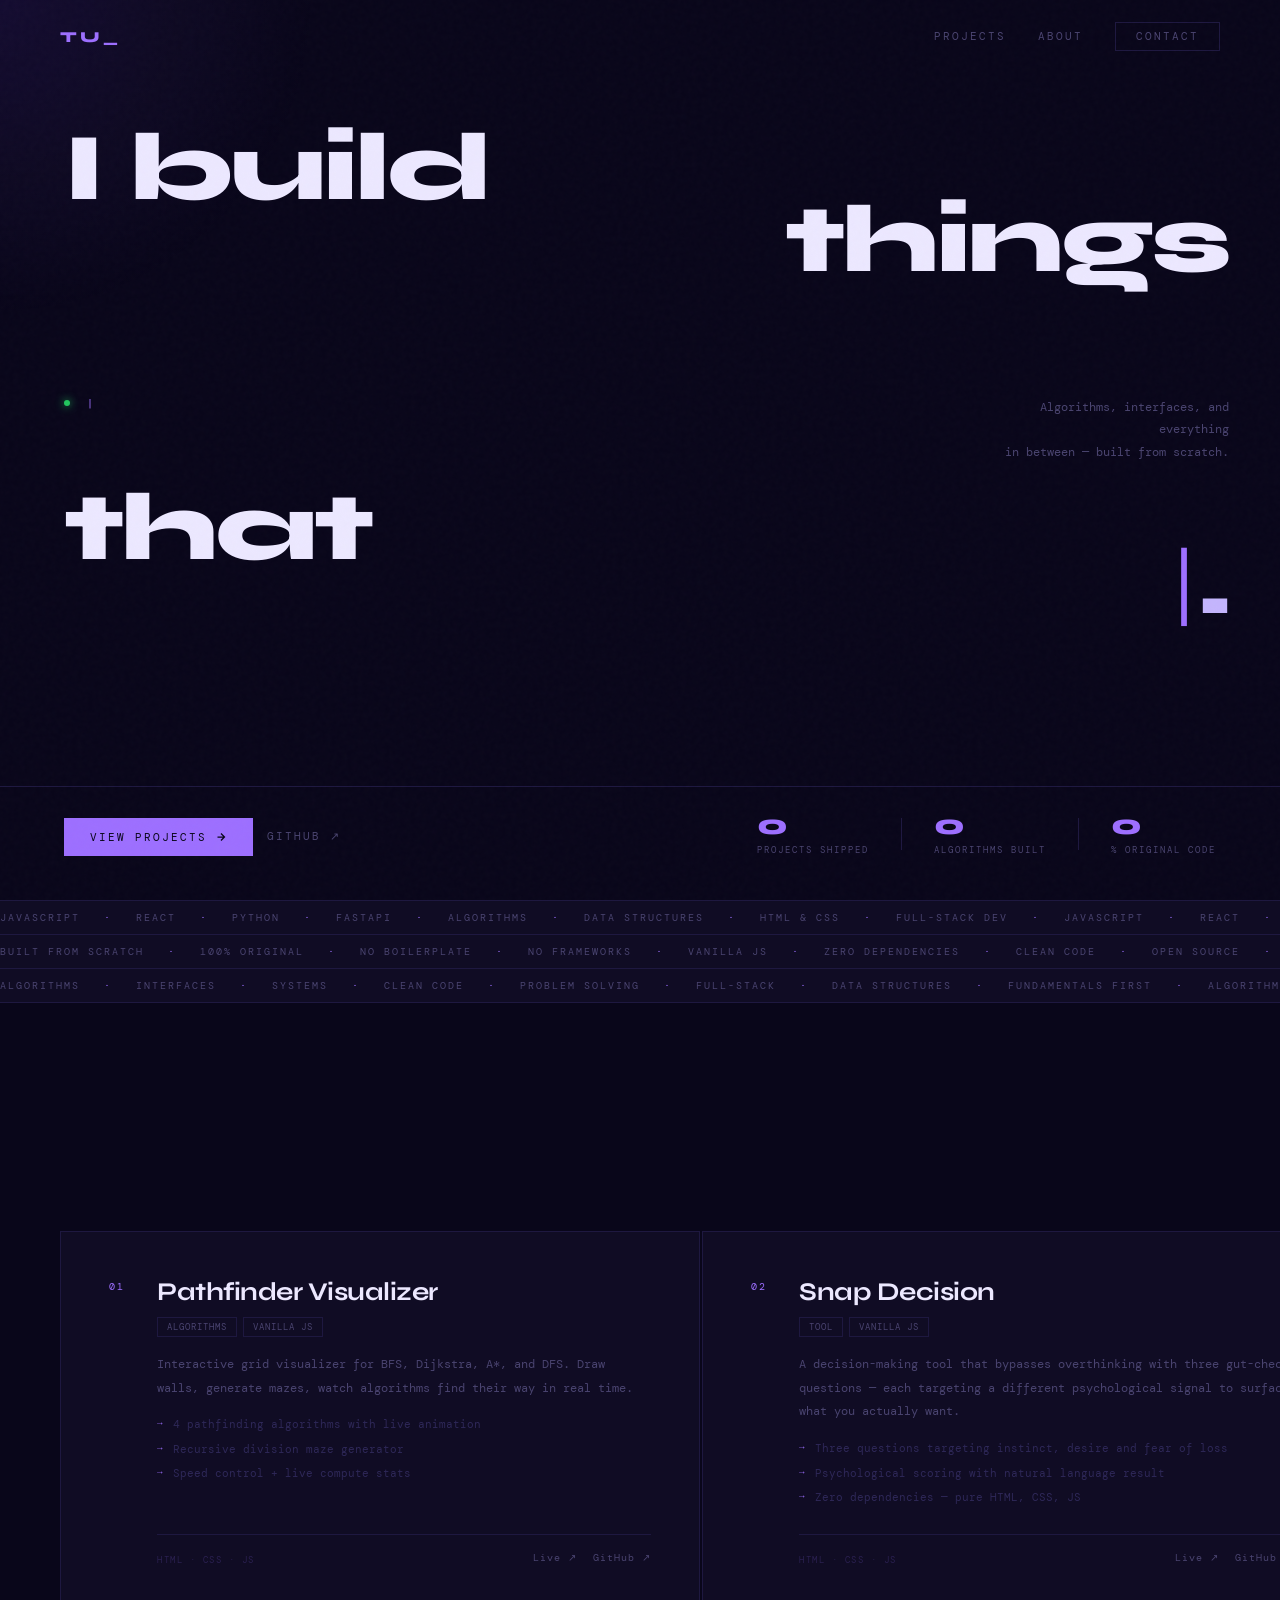
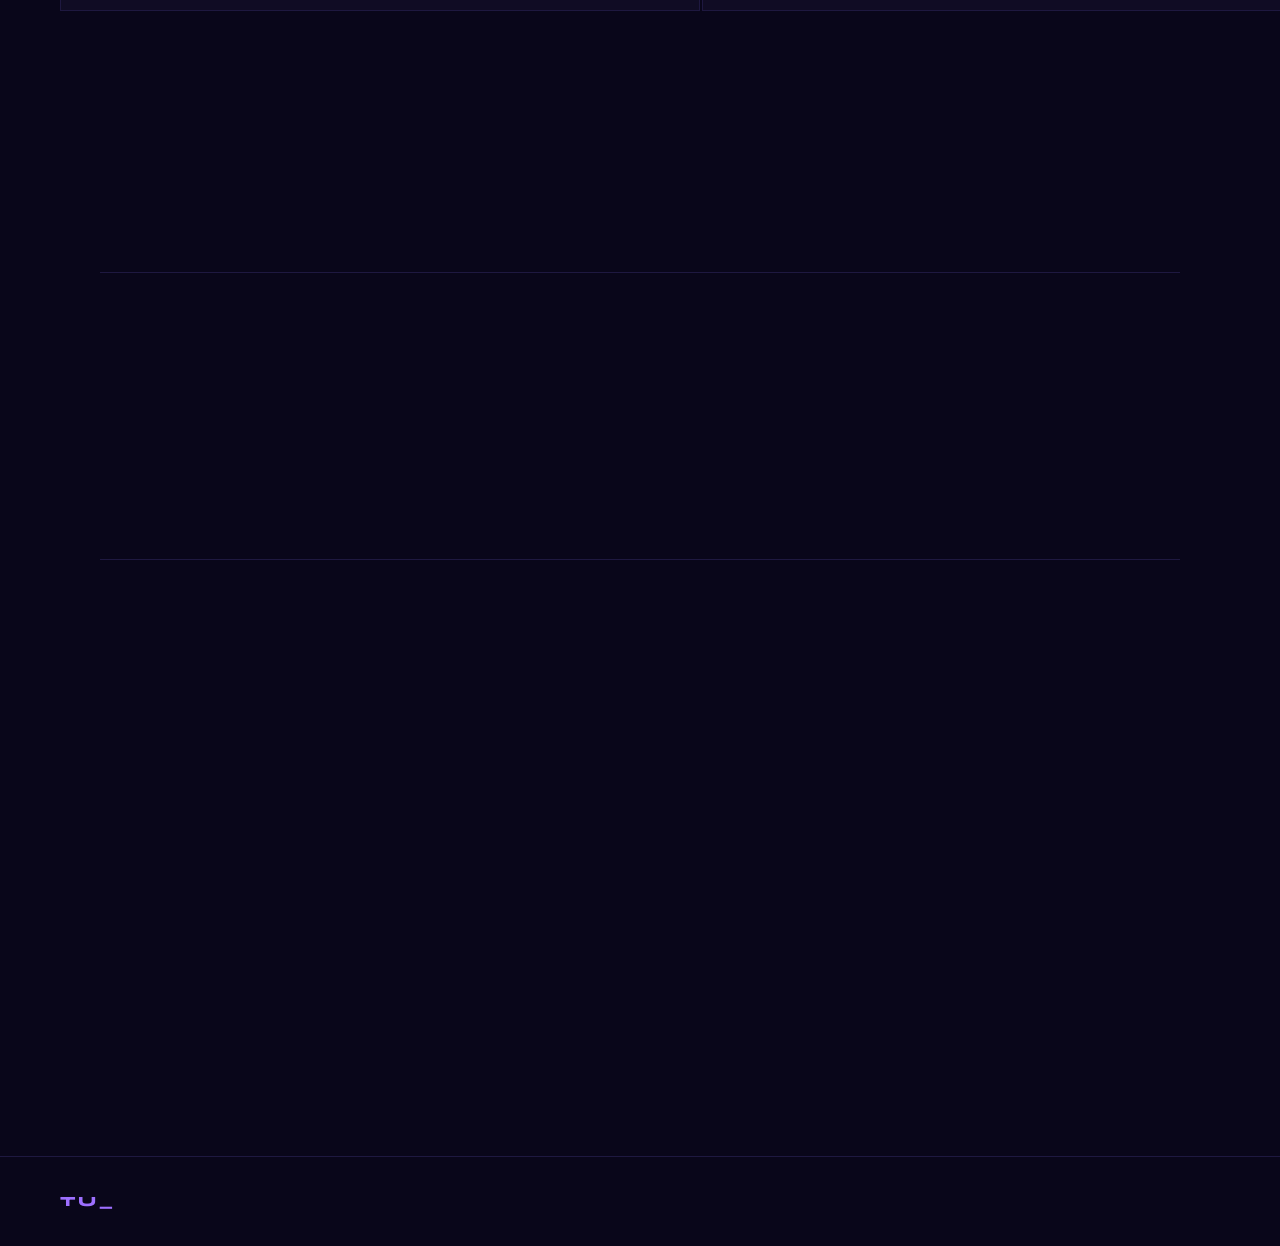
==== index.html @ dcddd002 "background overhaul" ====
<!DOCTYPE html>
<html lang="en">
<head>
  <meta charset="UTF-8" />
  <meta name="viewport" content="width=device-width, initial-scale=1.0" />
  <title>TheUnknown</title>
  <link rel="preconnect" href="https://fonts.googleapis.com" />
  <link rel="preconnect" href="https://fonts.gstatic.com" crossorigin />
  <link href="https://fonts.googleapis.com/css2?family=Syne:wght@700;800&family=DM+Mono:wght@300;400;500&display=swap" rel="stylesheet" />
  <link rel="stylesheet" href="style.css" />
</head>
<body>

  <div class="noise"></div>
  <div class="spotlight" id="spotlight"></div>
  <canvas id="topo-canvas"></canvas>
  <canvas id="particle-canvas"></canvas>

  <!-- ── Nav ── -->
  <nav id="nav">
    <span class="logo">TU<span class="logo-blink">_</span></span>
    <div class="nav-links">
      <a href="#projects">Projects</a>
      <a href="#about">About</a>
      <a href="#contact" class="nav-cta">Contact</a>
    </div>
  </nav>

  <!-- ── Hero — fragmented ── -->
  <section id="hero">

    <!-- Fragment 1: top-left -->
    <span class="frag frag-1">I build</span>

    <!-- Fragment 2: top-right -->
    <span class="frag frag-2">things</span>

    <!-- Eyebrow: mid-left -->
    <p class="hero-eyebrow">
      <span class="dot-live"></span>
      <span id="typewriter"></span><span class="t-cursor">|</span>
    </p>

    <!-- Bio: mid-right -->
    <p class="hero-bio">
      Algorithms, interfaces, and everything<br />in between — built from scratch.
    </p>

    <!-- Fragment 3: lower-left -->
    <span class="frag frag-3">that</span>

    <!-- Fragment 4: lower-right — cycling word lives here -->
    <div class="frag frag-4">
      <span id="cycleWord"></span><span class="h-period">.</span>
    </div>

    <!-- Bottom bar: CTAs + stats -->
    <div class="hero-bottom">
      <div class="hero-actions">
        <a href="#projects" class="btn-primary">
          View Projects
          <svg width="12" height="12" viewBox="0 0 24 24" fill="none" stroke="currentColor" stroke-width="2.5"><path d="M5 12h14M12 5l7 7-7 7"/></svg>
        </a>
        <a href="https://github.com/TheUnknown-98" target="_blank" class="btn-ghost">GitHub ↗</a>
      </div>
      <div class="hero-stats">
        <div class="hstat">
          <span class="hstat-n" data-target="2">0</span>
          <span class="hstat-l">Projects shipped</span>
        </div>
        <div class="hstat-sep"></div>
        <div class="hstat">
          <span class="hstat-n" data-target="4">0</span>
          <span class="hstat-l">Algorithms built</span>
        </div>
        <div class="hstat-sep"></div>
        <div class="hstat">
          <span class="hstat-n" data-target="100">0</span>
          <span class="hstat-l">% Original code</span>
        </div>
      </div>
    </div>

  </section>

  <!-- ── Marquee — 3 rows ── -->
  <div class="marquee-wrap">

    <div class="marquee">
      <div class="marquee-track">
        <span>JavaScript</span><span class="msep">·</span>
        <span>React</span><span class="msep">·</span>
        <span>Python</span><span class="msep">·</span>
        <span>FastAPI</span><span class="msep">·</span>
        <span>Algorithms</span><span class="msep">·</span>
        <span>Data Structures</span><span class="msep">·</span>
        <span>HTML &amp; CSS</span><span class="msep">·</span>
        <span>Full-Stack Dev</span><span class="msep">·</span>
        <span>JavaScript</span><span class="msep">·</span>
        <span>React</span><span class="msep">·</span>
        <span>Python</span><span class="msep">·</span>
        <span>FastAPI</span><span class="msep">·</span>
        <span>Algorithms</span><span class="msep">·</span>
        <span>Data Structures</span><span class="msep">·</span>
        <span>HTML &amp; CSS</span><span class="msep">·</span>
        <span>Full-Stack Dev</span><span class="msep">·</span>
      </div>
    </div>

    <div class="marquee marquee--rev">
      <div class="marquee-track marquee-track--rev">
        <span>Built from scratch</span><span class="msep">·</span>
        <span>100% original</span><span class="msep">·</span>
        <span>No boilerplate</span><span class="msep">·</span>
        <span>No frameworks</span><span class="msep">·</span>
        <span>Vanilla JS</span><span class="msep">·</span>
        <span>Zero dependencies</span><span class="msep">·</span>
        <span>Clean code</span><span class="msep">·</span>
        <span>Open source</span><span class="msep">·</span>
        <span>Built from scratch</span><span class="msep">·</span>
        <span>100% original</span><span class="msep">·</span>
        <span>No boilerplate</span><span class="msep">·</span>
        <span>No frameworks</span><span class="msep">·</span>
        <span>Vanilla JS</span><span class="msep">·</span>
        <span>Zero dependencies</span><span class="msep">·</span>
        <span>Clean code</span><span class="msep">·</span>
        <span>Open source</span><span class="msep">·</span>
      </div>
    </div>

    <div class="marquee marquee--slow">
      <div class="marquee-track">
        <span>algorithms</span><span class="msep">·</span>
        <span>interfaces</span><span class="msep">·</span>
        <span>systems</span><span class="msep">·</span>
        <span>clean code</span><span class="msep">·</span>
        <span>problem solving</span><span class="msep">·</span>
        <span>full-stack</span><span class="msep">·</span>
        <span>data structures</span><span class="msep">·</span>
        <span>fundamentals first</span><span class="msep">·</span>
        <span>algorithms</span><span class="msep">·</span>
        <span>interfaces</span><span class="msep">·</span>
        <span>systems</span><span class="msep">·</span>
        <span>clean code</span><span class="msep">·</span>
        <span>problem solving</span><span class="msep">·</span>
        <span>full-stack</span><span class="msep">·</span>
        <span>data structures</span><span class="msep">·</span>
        <span>fundamentals first</span><span class="msep">·</span>
      </div>
    </div>

  </div>

  <!-- ── Projects — drag to browse ── -->
  <section id="projects">
    <div class="sec-head reveal">
      <span class="sec-label">/ Projects</span>
      <div class="sec-head-row">
        <h2 class="sec-title">Things I've built</h2>
        <span class="drag-hint">← drag to browse →</span>
      </div>
    </div>

    <div class="drag-outer">
      <div class="drag-track" id="dragTrack">

        <article class="proj-card-h" data-idx="0">
          <div class="card-glow"></div>
          <div class="card-h-num">01</div>
          <div class="card-h-body">
            <div class="card-h-top">
              <h3 class="card-h-name">Pathfinder Visualizer</h3>
              <div class="card-h-tags">
                <span>Algorithms</span>
                <span>Vanilla JS</span>
              </div>
            </div>
            <p class="card-h-desc">Interactive grid visualizer for BFS, Dijkstra, A*, and DFS. Draw walls, generate mazes, watch algorithms find their way in real time.</p>
            <ul class="card-h-feats">
              <li>4 pathfinding algorithms with live animation</li>
              <li>Recursive division maze generator</li>
              <li>Speed control + live compute stats</li>
            </ul>
            <div class="card-h-foot">
              <span class="card-stack">HTML · CSS · JS</span>
              <div class="card-links">
                <a href="https://theunknown-98.github.io/pathfinder-visualizer" target="_blank">Live ↗</a>
                <a href="https://github.com/TheUnknown-98/pathfinder-visualizer" target="_blank">GitHub ↗</a>
              </div>
            </div>
          </div>
        </article>

        <article class="proj-card-h" data-idx="1">
          <div class="card-glow"></div>
          <div class="card-h-num">02</div>
          <div class="card-h-body">
            <div class="card-h-top">
              <h3 class="card-h-name">Snap Decision</h3>
              <div class="card-h-tags">
                <span>Tool</span>
                <span>Vanilla JS</span>
              </div>
            </div>
            <p class="card-h-desc">A decision-making tool that bypasses overthinking with three gut-check questions — each targeting a different psychological signal to surface what you actually want.</p>
            <ul class="card-h-feats">
              <li>Three questions targeting instinct, desire and fear of loss</li>
              <li>Psychological scoring with natural language result</li>
              <li>Zero dependencies — pure HTML, CSS, JS</li>
            </ul>
            <div class="card-h-foot">
              <span class="card-stack">HTML · CSS · JS</span>
              <div class="card-links">
                <a href="https://theunknown-98.github.io/snap-decision" target="_blank">Live ↗</a>
                <a href="https://github.com/TheUnknown-98/snap-decision" target="_blank">GitHub ↗</a>
              </div>
            </div>
          </div>
        </article>

        <!-- More coming -->
        <article class="proj-card-h proj-card-h--soon">
          <div class="card-h-num">03</div>
          <div class="card-h-body card-h-body--soon">
            <p class="soon-label">building...</p>
            <p class="soon-hint">next project in progress</p>
          </div>
        </article>

      </div>
    </div>
  </section>

  <!-- ── About ── -->
  <section id="about">
    <div class="sec-head reveal">
      <span class="sec-label">/ About</span>
    </div>
    <div class="about-layout">
      <div class="skills-col skills-col--left reveal">
        <span class="skill-pill">JavaScript</span>
        <span class="skill-pill">Python</span>
        <span class="skill-pill">React</span>
        <span class="skill-pill">FastAPI</span>
      </div>
      <div class="about-statement-col reveal">
        <p class="about-statement">I'm a developer who enjoys building things that actually <em>work well</em> — not just look good. My focus is on understanding the fundamentals: data structures, algorithms, and clean code before reaching for frameworks.</p>
        <p class="about-sub">Every project here is built from scratch, documented, and shipped. No tutorials copied, no boilerplate.</p>
      </div>
      <div class="skills-col skills-col--right reveal">
        <span class="skill-pill">Algorithms</span>
        <span class="skill-pill">HTML / CSS</span>
        <span class="skill-pill">Data Structures</span>
        <span class="skill-pill">Full-Stack</span>
      </div>
    </div>
  </section>

  <!-- ── Contact ── -->
  <section id="contact">
    <div class="contact-wrap reveal">
      <div class="contact-left">
        <span class="sec-label">/ Contact</span>
        <h2 class="contact-heading">Let's build<br /><em>something.</em></h2>
        <p class="contact-sub">Open to collaborations, interesting projects, and good conversations.</p>
      </div>
      <div class="contact-right">
        <svg class="contact-arrow" viewBox="0 0 120 60" fill="none">
          <path d="M10 50 Q60 10 100 30" stroke="#2a2050" stroke-width="1.5" fill="none"/>
          <path d="M92 24 L100 30 L96 38" stroke="#2a2050" stroke-width="1.5" fill="none" stroke-linecap="round" stroke-linejoin="round"/>
        </svg>
        <a href="/cdn-cgi/l/email-protection#066267686f756e61676b63746f62746f756f46616b676f6a2865696b" class="contact-email-pill">
          <svg width="15" height="15" viewBox="0 0 24 24" fill="none" stroke="currentColor" stroke-width="1.5"><path d="M4 4h16c1.1 0 2 .9 2 2v12c0 1.1-.9 2-2 2H4c-1.1 0-2-.9-2-2V6c0-1.1.9-2 2-2z"/><polyline points="22,6 12,13 2,6"/></svg>
          <span class="__cf_email__" data-cfemail="2541444b4c564d42444840574c41574c564c654248444c490b464a48">[email&#160;protected]</span>
        </a>
        <a href="https://github.com/TheUnknown-98" target="_blank" class="contact-gh-pill">GitHub ↗</a>
      </div>
    </div>
  </section>

  <!-- ── Footer ── -->
  <footer>
    <span class="foot-logo">TU_</s
---- style.css ----
/* ─────────────────────────────────────────────────────────────
   THEUNKNOWN  ·  Portfolio v3
   Fragmented hero · 3-row marquee · Drag-to-browse projects
   ───────────────────────────────────────────────────────────── */

*, *::before, *::after { box-sizing: border-box; margin: 0; padding: 0; }

:root {
  --bg:      #09061a;
  --surface: #100c24;
  --border:  #1e1840;
  --text:    #ece8ff;
  --muted:   #4a4470;
  --accent:  #9d6fff;
  --soft:    #c4b5fd;
  --dim:     rgba(157,111,255,0.08);
  --mono:    'DM Mono', monospace;
  --head:    'Syne', sans-serif;
  --ease:    cubic-bezier(.16,1,.3,1);
}

html { scroll-behavior: smooth; }

body {
  background-color: var(--bg);
  color: var(--text);
  font-family: var(--mono);
  overflow-x: hidden;
  cursor: none;
}

#topo-canvas {
  position: fixed; inset: 0;
  width: 100%; height: 100%;
  pointer-events: none; z-index: 0;
}

a { color: inherit; text-decoration: none; }

/* ── Noise ── */
.noise {
  position: fixed; inset: 0;
  background-image: url("data:image/svg+xml,%3Csvg viewBox='0 0 200 200' xmlns='http://www.w3.org/2000/svg'%3E%3Cfilter id='n'%3E%3CfeTurbulence type='fractalNoise' baseFrequency='0.85' numOctaves='4' stitchTiles='stitch'/%3E%3C/filter%3E%3Crect width='100%25' height='100%25' filter='url(%23n)'/%3E%3C/svg%3E");
  opacity: 0.022; pointer-events: none; z-index: 900;
}

/* ── Spotlight ── */
.spotlight {
  position: fixed;
  width: 640px; height: 640px;
  background: radial-gradient(circle, rgba(120,70,255,0.10) 0%, rgba(157,111,255,0.04) 40%, transparent 70%);
  border-radius: 50%;
  pointer-events: none;
  z-index: 0;
  transform: translate(-50%, -50%);
  will-change: left, top;
}

#particle-canvas {
  position: fixed; inset: 0;
  pointer-events: none; z-index: 0;
}

/* ── Nav ── */
#nav {
  position: fixed; top: 0; left: 0; right: 0; z-index: 100;
  display: flex; justify-content: space-between; align-items: center;
  padding: 22px 60px;
  transition: background .4s, border-bottom .4s;
}
#nav.scrolled {
  background: rgba(9,6,26,.92);
  backdrop-filter: blur(20px);
  border-bottom: 1px solid var(--border);
}
.logo {
  font-family: var(--head);
  font-size: .95rem; font-weight: 800;
  letter-spacing: 3px; color: var(--accent);
  position: relative; z-index: 2;
}
.logo-blink { animation: blink 1.2s step-end infinite; }
@keyframes blink { 0%,100%{opacity:1} 50%{opacity:0} }

.nav-links { display: flex; align-items: center; gap: 32px; }
.nav-links a {
  font-size: .66rem; letter-spacing: 2px; text-transform: uppercase;
  color: var(--muted); transition: color .2s; position: relative; z-index: 2;
}
.nav-links a:hover { color: var(--text); }
.nav-cta {
  border: 1px solid var(--border); padding: 7px 20px;
  transition: border-color .2s, color .2s, background .2s;
}
.nav-cta:hover { border-color: var(--accent); color: var(--soft); background: var(--dim); }

/* ═══════════════════════════════════
   HERO — FRAGMENTED
   ═══════════════════════════════════ */
#hero {
  position: relative;
  height: 100vh;
  overflow: hidden;
  z-index: 1;
}

/* Shared fragment styles */
.frag {
  position: absolute;
  font-family: var(--head);
  font-weight: 800;
  font-size: clamp(3rem, 7.5vw, 10rem);
  line-height: .88;
  letter-spacing: -3px;
  color: var(--text);
  pointer-events: none;
  user-select: none;
  opacity: 0;
  animation: rise 1s var(--ease) forwards;
}

/* Fragment positions */
.frag-1 { top: 14vh;  left: 5vw;  animation-delay: .15s; }
.frag-2 { top: 22vh;  right: 4vw; text-align: right; animation-delay: .3s; }
.frag-3 { top: 54vh;  left: 5vw;  animation-delay: .48s; }
.frag-4 {
  top: 60vh; right: 4vw;
  color: var(--accent);
  animation-delay: .62s;
  display: flex; align-items: baseline; gap: .06em;
}

.h-period { color: var(--soft); }

/* Cursor blink on cycling word */
#cycleWord::after {
  content: '|';
  color: var(--accent);
  animation: blink .9s step-end infinite;
  margin-left: 3px;
  font-weight: 300;
  font-size: .85em;
}

/* Eyebrow — mid-left */
.hero-eyebrow {
  position: absolute;
  top: 44vh;
  left: 5vw;
  display: flex; align-items: center; gap: 8px;
  font-size: .65rem; letter-spacing: 3px; text-transform: uppercase;
  color: var(--accent);
  opacity: 0;
  animation: rise .8s var(--ease) .55s forwards;
  z-index: 2;
}
.dot-live {
  width: 6px; height: 6px; border-radius: 50%;
  background: #22c55e; box-shadow: 0 0 8px #22c55e;
  animation: pulse-g 2s ease-in-out infinite; flex-shrink: 0;
}
@keyframes pulse-g { 0%,100%{opacity:1} 50%{opacity:.3} }
.t-cursor { animation: blink 1s step-end infinite; margin-left: 1px; }

/* Bio — mid-right */
.hero-bio {
  position: absolute;
  top: 44vh;
  right: 4vw;
  max-width: 260px;
  text-align: right;
  font-size: .76rem;
  line-height: 1.85;
  color: var(--muted);
  opacity: 0;
  animation: rise .8s var(--ease) .7s forwards;
  z-index: 2;
}

/* Bottom bar — CTAs + stats */
.hero-bottom {
  position: absolute;
  bottom: 0; left: 0; right: 0;
  padding: 24px 5vw 44px;
  display: flex;
  justify-content: space-between;
  align-items: flex-end;
  border-top: 1px solid var(--border);
  opacity: 0;
  animation: rise .8s var(--ease) 1.1s forwards;
  z-index: 2;
}

.hero-actions { display: flex; gap: 14px; align-items: center; }

.btn-primary {
  background: var(--accent); color: #09061a;
  padding: 12px 26px; font-family: var(--mono);
  font-size: .68rem; letter-spacing: 2px; text-transform: uppercase;
  display: flex; align-items: center; gap: 8px;
  transition: background .2s, transform .2s, box-shadow .2s;
}
.btn-primary:hover {
  background: var(--soft); transform: translateY(-2px);
  box-shadow: 0 12px 40px rgba(157,111,255,.3);
}
.btn-ghost {
  font-size: .68rem; letter-spacing: 2px; text-transform: uppercase;
  color: var(--muted); border-bottom: 1px solid transparent;
  padding-bottom: 2px; transition: color .2s, border-color .2s;
}
.btn-ghost:hover { color: var(--soft); border-color: var(--accent); }

/* Stats */
.hero-stats { display: flex; align-items: center; gap: 32px; }
.hstat { display: flex; flex-direction: column; gap: 4px; }
.hstat-n {
  font-family: var(--head);
  font-size: 1.8rem; font-weight: 800;
  color: var(--accent); line-height: 1; letter-spacing: -1px;
}
.hstat-l {
  font-size: .54rem; letter-spacing: 2px;
  text-transform: uppercase; color: var(--muted);
}
.hstat-sep { width: 1px; height: 32px; background: var(--border); }

/* ═══════════════════════════════════
   MARQUEE — 3 ROWS
   ═══════════════════════════════════ */
.marquee-wrap {
  position: relative; z-index: 1;
  border-top: 1px solid var(--border);
  border-bottom: 1px solid var(--border);
  background: var(--surface);
  overflow: hidden;
}

.marquee {
  width: 100%;
  overflow: hidden;
  padding: 10px 0;
}
.marquee + .marquee { border-top: 1px solid var(--border); }

.marquee-track {
  display: flex; gap: 24px;
  width: max-content;
  animation: scroll-left 32s linear infinite;
  align-items: center;
}

.marquee-track--rev {
  animation: scroll-right 26s linear infinite;
}

.marquee--slow .marquee-track {
  animation-duration: 48s;
}

.marquee-track span {
  font-size: .6rem; letter-spacing: 2px;
  text-transform: uppercase; color: var(--muted); white-space: nowrap;
}
.msep { color: var(--accent) !important; font-size: .42rem; }

@keyframes scroll-left  { from{transform:translateX(0)} to{transform:translateX(-50%)} }
@keyframes scroll-right { from{transform:translateX(-50%)} to{transform:translateX(0)} }

/* ═══════════════════════════════════
   PROJECTS — DRAG TO BROWSE
   ═══════════════════════════════════ */
#projects {
  position: relative; z-index: 1;
  padding: 100px 0 100px 60px;
  max-width: none;
}

.sec-head {
  padding-right: 60px;
  margin-bottom: 48px;
}

.sec-head-row {
  display: flex;
  align-items: baseline;
  justify-content: space-between;
  padding-right: 0;
}

.sec-label {
  display: block;
  font-size: .6rem; letter-spacing: 3px;
  text-transform: uppercase; color: var(--accent);
  margin-bottom: 14px;
}

.sec-title {
  font-family: var(--head);
  font-size: clamp(1.8rem, 3.5vw, 2.8rem);
  font-weight: 700; letter-spacing: -1px; color: var(--text);
}

.drag-hint {
  font-size: .58rem;
  letter-spacing: .18em;
  text-transform: uppercase;
  color: var(--muted);
  padding-right: 60px;
}

/* Drag outer: clips the track */
.drag-outer {
  overflow: hidden;
  width: 100%;
  cursor: grab;
}
.drag-outer.dragging { cursor: grabbing; }

/* Track: the horizontal strip of cards */
.drag-track {
  display: flex;
  gap: 2px;
  width: max-content;
  padding-right: 60px;
  user-select: none;
  -webkit-user-select: none;
}

/* Horizontal project card */
.proj-card-h {
  width: clamp(480px, 50vw, 680px);
  min-height: 380px;
  background: var(--surface);
  border: 1px solid var(--border);
  padding: 44px 48px;
  position: relative;
  overflow: hidden;
  display: flex;
  gap: 32px;
  flex-shrink: 0;
  transition: border-color .3s, box-shadow .3s;
}
.proj-card-h:hover {
  border-color: #2a2060;
  box-shadow: 0 0 80px rgba(157,111,255,.07);
}

.card-glow {
  position: absolute; inset: 0;
  background: radial-gradient(600px circle at var(--mx,50%) var(--my,50%), rgba(157,111,255,.07), transparent 40%);
  opacity: 0; transition: opacity .4s; pointer-events: none;
}
.proj-card-h:hover .card-glow { opacity: 1; }

.card-h-num {
  font-size: .6rem; letter-spacing: 2px;
  color: var(--accent); flex-shrink: 0;
  padding-top: 4px;
}

.card-h-body {
  display: flex;
  flex-direction: column;
  gap: 16px;
  flex: 1;
}

.card-h-top {
  display: flex;
  flex-direction: column;
  gap: 10px;
}

.card-h-name {
  font-family: var(--head);
  font-size: 1.6rem; font-weight: 700;
  letter-spacing: -.5px; color: var(--text);
}

.card-h-tags { display: flex; gap: 6px; flex-wrap: wrap; }
.card-h-tags span {
  font-size: .54rem; letter-spacing: 1px; text-transform: uppercase;
  color: var(--muted); border: 1px solid var(--border); padding: 3px 9px;
}

.card-h-desc {
  font-size: .78rem; color: var(--muted); line-height: 1.9;
}

.card-h-feats {
  list-style: none;
  display: flex; flex-direction: column; gap: 7px;
  flex: 1;
}
.card-h-feats li {
  font-size: .68rem; color: #2e2858;
  padding-left: 16px; position: relative; line-height: 1.6;
}
.card-h-feats li::before {
  content: '→'; position: absolute; left: 0;
  color: var(--accent); font-size: .58rem;
}

.card-h-foot {
  display: flex;
  justify-content: space-between;
  align-items: flex-end;
  padding-top: 16px;
  border-top: 1px solid var(--border);
  margin-top: auto;
}
.card-stack {
  font-size: .56rem; letter-spacing: 1.5px;
  text-transform: uppercase; color: #2a2050;
}
.card-links { display: flex; gap: 16px; }
.card-links a {
  font-size: .65rem; letter-spacing: 1px; color: var(--muted);
  border-bottom: 1px solid transparent; padding-bottom: 1px;
  transition: color .2s, border-color .2s;
}
.card-links a:hover { color: var(--soft); border-color: var(--accent); }

/* "Coming soon" placeholder card */
.proj-card-h--soon {
  border-style: dashed;
  align-items: center; justify-content: center;
  min-height: 380px;
}
.card-h-body--soon {
  align-items: center;
  text-align: center;
  gap: 10px;
}
.soon-label {
  font-size: .6rem; letter-spacing: 3px;
  text-transform: uppercase;
  animation: hint-pulse 2.5s ease-in-out infinite;
}
.soon-hint {
  font-size: .72rem; letter-spacing: 1px; color: #221e3e; line-height: 1.8;
}
@keyframes hint-pulse { 0%,100%{opacity:.2;color:#221e3e} 50%{opacity:1;color:var(--muted)} }

/* ═══════════════════════════════════
   ABOUT
   ═══════════════════════════════════ */
#about {
  position: relative; z-index: 1;
  padding: 100px 60px;
  max-width: 1200px; margin: 0 auto;
}

.about-layout {
  display: grid;
  grid-template-columns: 180px 1fr 180px;
  gap: 48px;
  align-items: center;
  padding: 56px 0;
  border-top: 1px solid var(--border);
  border-bottom: 1px solid var(--border);
}

.skills-col { display: flex; flex-direction: column; gap: 12px; }
.skills-col--right { align-items: flex-end; }

.skill-pill {
  display: inline-block;
  font-size: .6rem; letter-spacing: 1.5px; text-transform: uppercase;
  color: var(--muted); border: 1px solid var(--border);
  padding: 6px 14px;
  transition: border-color .25s, color .25s, background .25s, transform .25s;
}
.skill-pill:hover {
  border-color: var(--accent); color: var(--soft);
  background: var(--dim); transform: translateX(3px);
}
.skills-col--right .skill-pill:hover { transform: translateX(-3px); }

.about-statement-col {
  text-align: center;
  display: flex; flex-direction: column; gap: 18px;
}
.about-statement {
  font-size: .88rem; line-height: 2; color: var(--muted);
  max-width: 480px; margin: 0 auto;
}
.about-statement em { font-style: italic; color: var(--soft); }
.about-sub {
  font-size: .74rem; line-height: 1.85; color: #2e2858;
  max-width: 380px; margin: 0 auto;
}

/* ═══════════════════════════════════
   CONTACT
   ═══════════════════════════════════ */
#contact {
  position: relative; z-index: 1;
  padding: 100px 60px;
  max-width: 1200px; margin: 0 auto;
}

.contact-wrap {
  display: grid;
  grid-template-columns: 1fr 1fr;
  gap: 80px;
  align-items: center;
  border-top: 1px solid var(--border);
  padding-top: 56px;
}
.contact-left { display: flex; flex-direction: column; gap: 16px; }
.contact-heading {
  font-family: var(--head);
  font-size: clamp(2.4rem, 5vw, 4rem);
  font-weight: 800; letter-spacing: -2px; line-height: 1.05; color: var(--text);
}
.contact-heading em { font-style: italic; color: var(--accent); }
.contact-sub {
  font-size: .76rem; line-height: 1.85; color: var(--muted); max-width: 340px;
}
.contact-right {
  display: flex; flex-direction: column; align-items: flex-start;
  gap: 16px; position: relative;
}
.contact-arrow { width: 120px; height: 60px; position: absolute; top: -50px; left: 20px; }
.contact-email-pill {
  display: flex; align-items: center; gap: 10px;
  background: var(--surface); border: 1px solid var(--border);
  padding: 14px 22px; font-family: var(--mono);
  font-size: .72rem; letter-spacing: .04em; color: var(--text);
  transition: border-color .25s, background .25s, transform .2s;
}
.contact-email-pill:hover { border-color: var(--accent); background: var(--dim); transform: translateY(-2px); }
.contact-gh-pill {
  font-size: .66rem; letter-spacing: 2px; text-transform: uppercase;
  color: var(--muted); border-bottom: 1px solid transparent;
  padding-bottom: 2px; padding-left: 2px; transition: color .2s, border-color .2s;
}
.contact-gh-pill:hover { color: var(--soft); border-color: var(--accent); }

/* ── Footer ── */
footer {
  position: relative; z-index: 1;
  border-top: 1px solid var(--border); padding: 36px 60px;
  display: flex; align-items: center; justify-content: space-between;
}
.foot-logo {
  font-family: var(--head);
  font-size: .88rem; font-weight: 800; letter-spacing: 3px; color: var(--accent);
}
.foot-copy {
  font-size: .56rem; letter-spacing: 2px; text-transform: uppercase; color: #1e1840;
}

/* ── Keyframes ── */
@keyframes rise {
  from { opacity: 0; transform: translateY(20px); }
  to   { opacity: 1; transform: translateY(0); }
}

/* ── Scroll reveal ── */
.reveal {
  opacity: 0; transform: translateY(24px);
  transition: opacity .8s var(--ease), transform .8s var(--ease);
}
.reveal.visible { opacity: 1; transform: translateY(0); }

/* ── Responsive ── */
@media (max-width: 960px) {
  #nav { padding: 18px 24px; }

  .frag { font-size: clamp(2.4rem, 11vw, 5rem); letter-spacing: -2px; }
  .frag-1 { top: 12vh; left: 4vw; }
  .frag-2 { top: 22vh; right: 4vw; }
  .frag-3 { top: 50vh; left: 4vw; }
  .frag-4 { top: 58vh; right: 4vw; }

  .hero-bio { top: 40vh; max-width: 160px; font-size: .68rem; }
  .hero-eyebrow { top: 40vh; font-size: .58rem; }
  .hero-stats { gap: 16px; }
  .hstat-n { font-size: 1.4rem; }

  #projects { padding: 72px 0 72px 24px; }
  .sec-head { padding-right: 24px; }
  .drag-hint { padding-right: 24px; }
  .drag-track { padding-right: 24px; }
  .proj-card-h { width: clamp(300px, 85vw, 480px); padding: 28px 24px; }

  #about, #contact { padding: 72px 24px; }
  .about-layout { grid-template-columns: 1fr; gap: 28px; }
  .skills-col { flex-direction: row; flex-wrap: wrap; }
  .skills-col--right { align-items: flex-start; }
  .contact-wrap { grid-template-columns: 1fr; gap: 48px; }
  .contact-arrow { display: none; }
  footer { padding: 28px 24px; flex-direction: column; gap: 10px; text-align: center; }
}
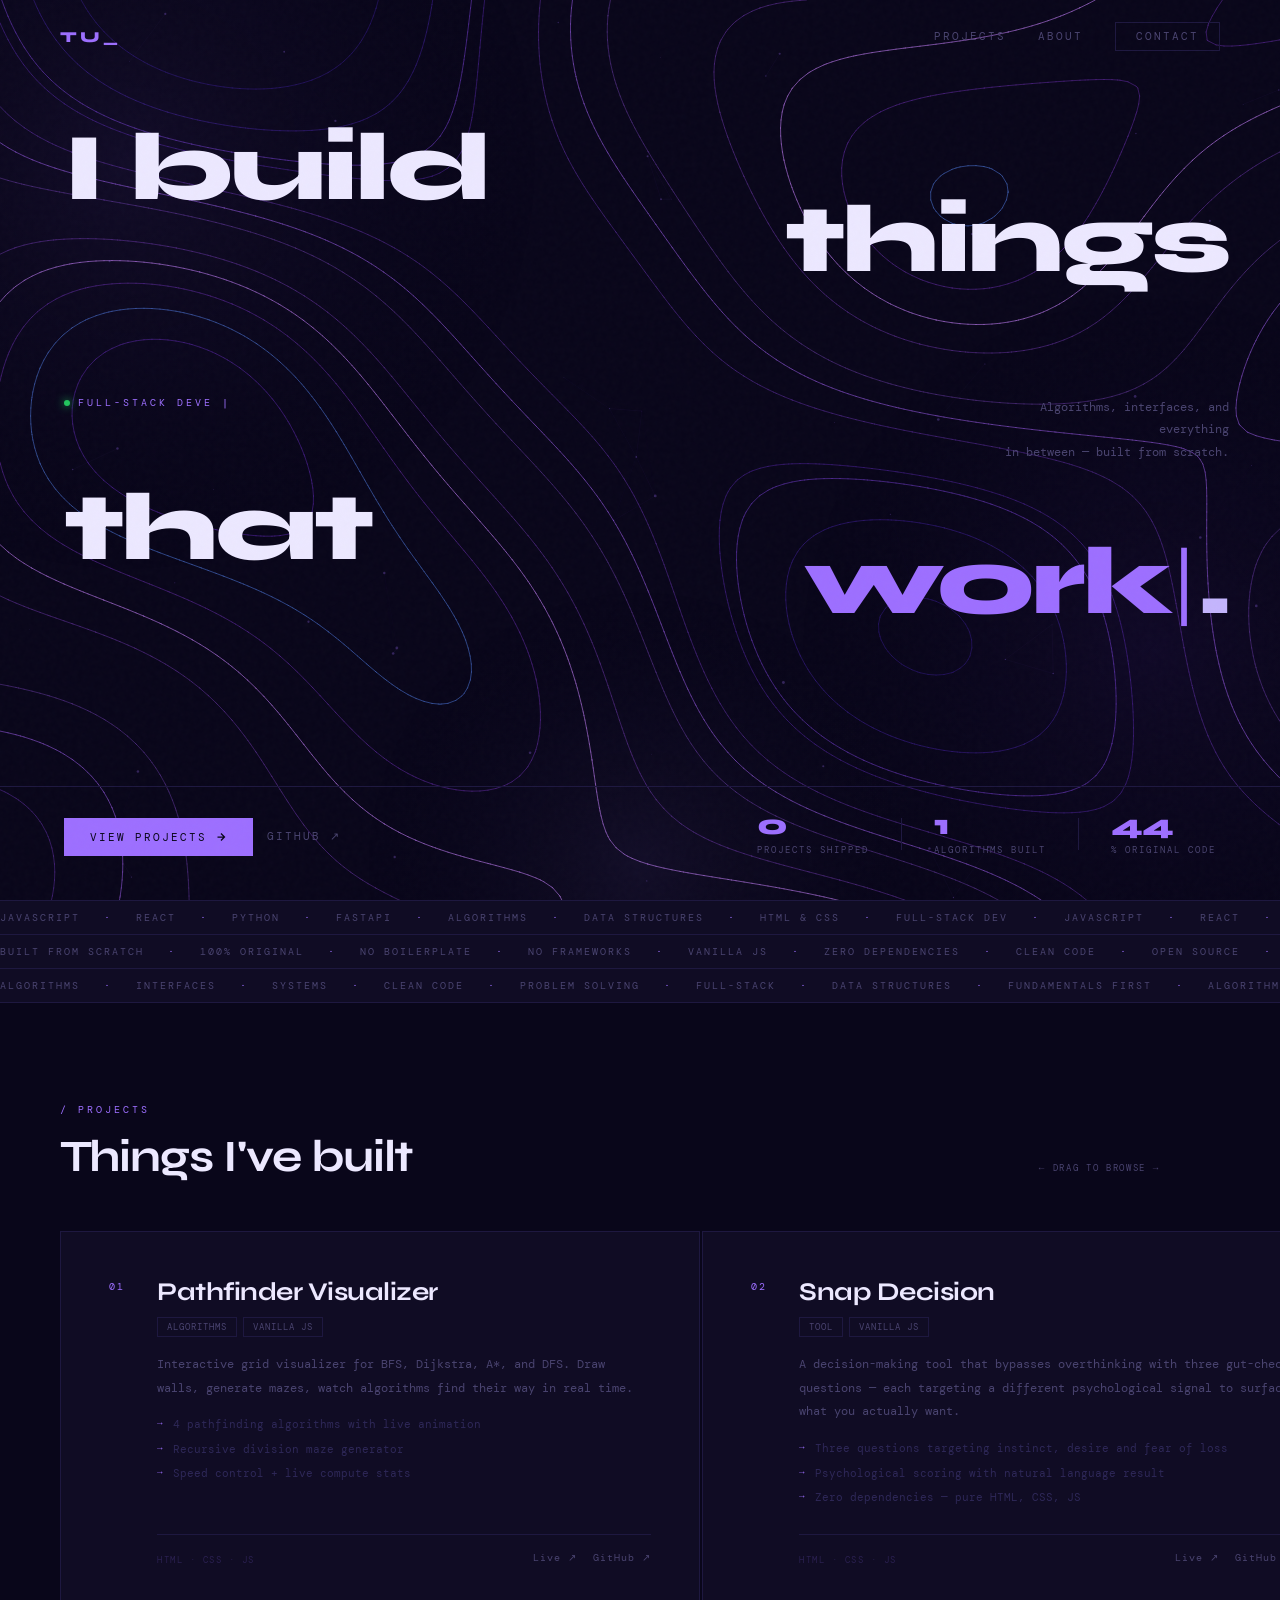
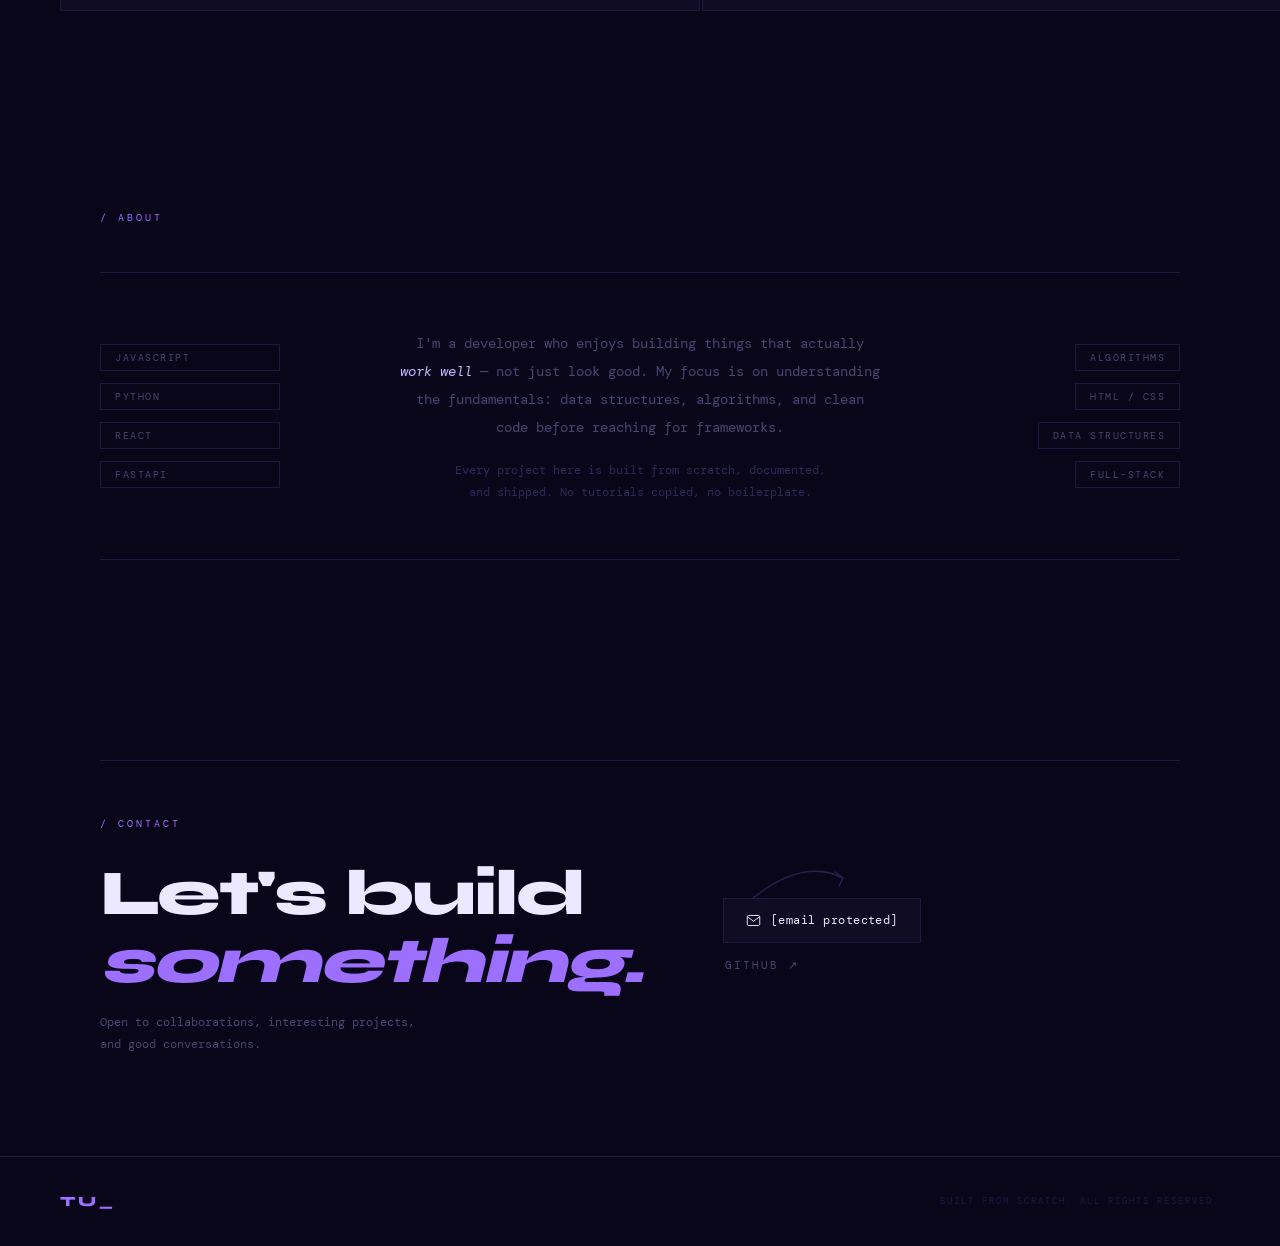
==== commit ed05066e: "Fix truncated index.html and restore script loading" ====
--- a/index.html
+++ b/index.html
@@ -280,4 +280,10 @@
 
   <!-- ── Footer ── -->
   <footer>
-    <span class="foot-logo">TU_</s+    <span class="foot-logo">TU_</span>
+    <span class="foot-copy">Built from scratch. All rights reserved.</span>
+  </footer>
+
+  <script src="script.js"></script>
+</body>
+</html>
--- a/style.css
+++ b/style.css
@@ -35,6 +35,11 @@
   pointer-events: none; z-index: 0;
 }
 
+#particle-canvas {
+  position: fixed; inset: 0;
+  pointer-events: none; z-index: 1;
+}
+
 a { color: inherit; text-decoration: none; }
 
 /* ── Noise ── */
@@ -56,10 +61,7 @@
   will-change: left, top;
 }
 
-#particle-canvas {
-  position: fixed; inset: 0;
-  pointer-events: none; z-index: 0;
-}
+/* particle canvas handled in topo block above */
 
 /* ── Nav ── */
 #nav {
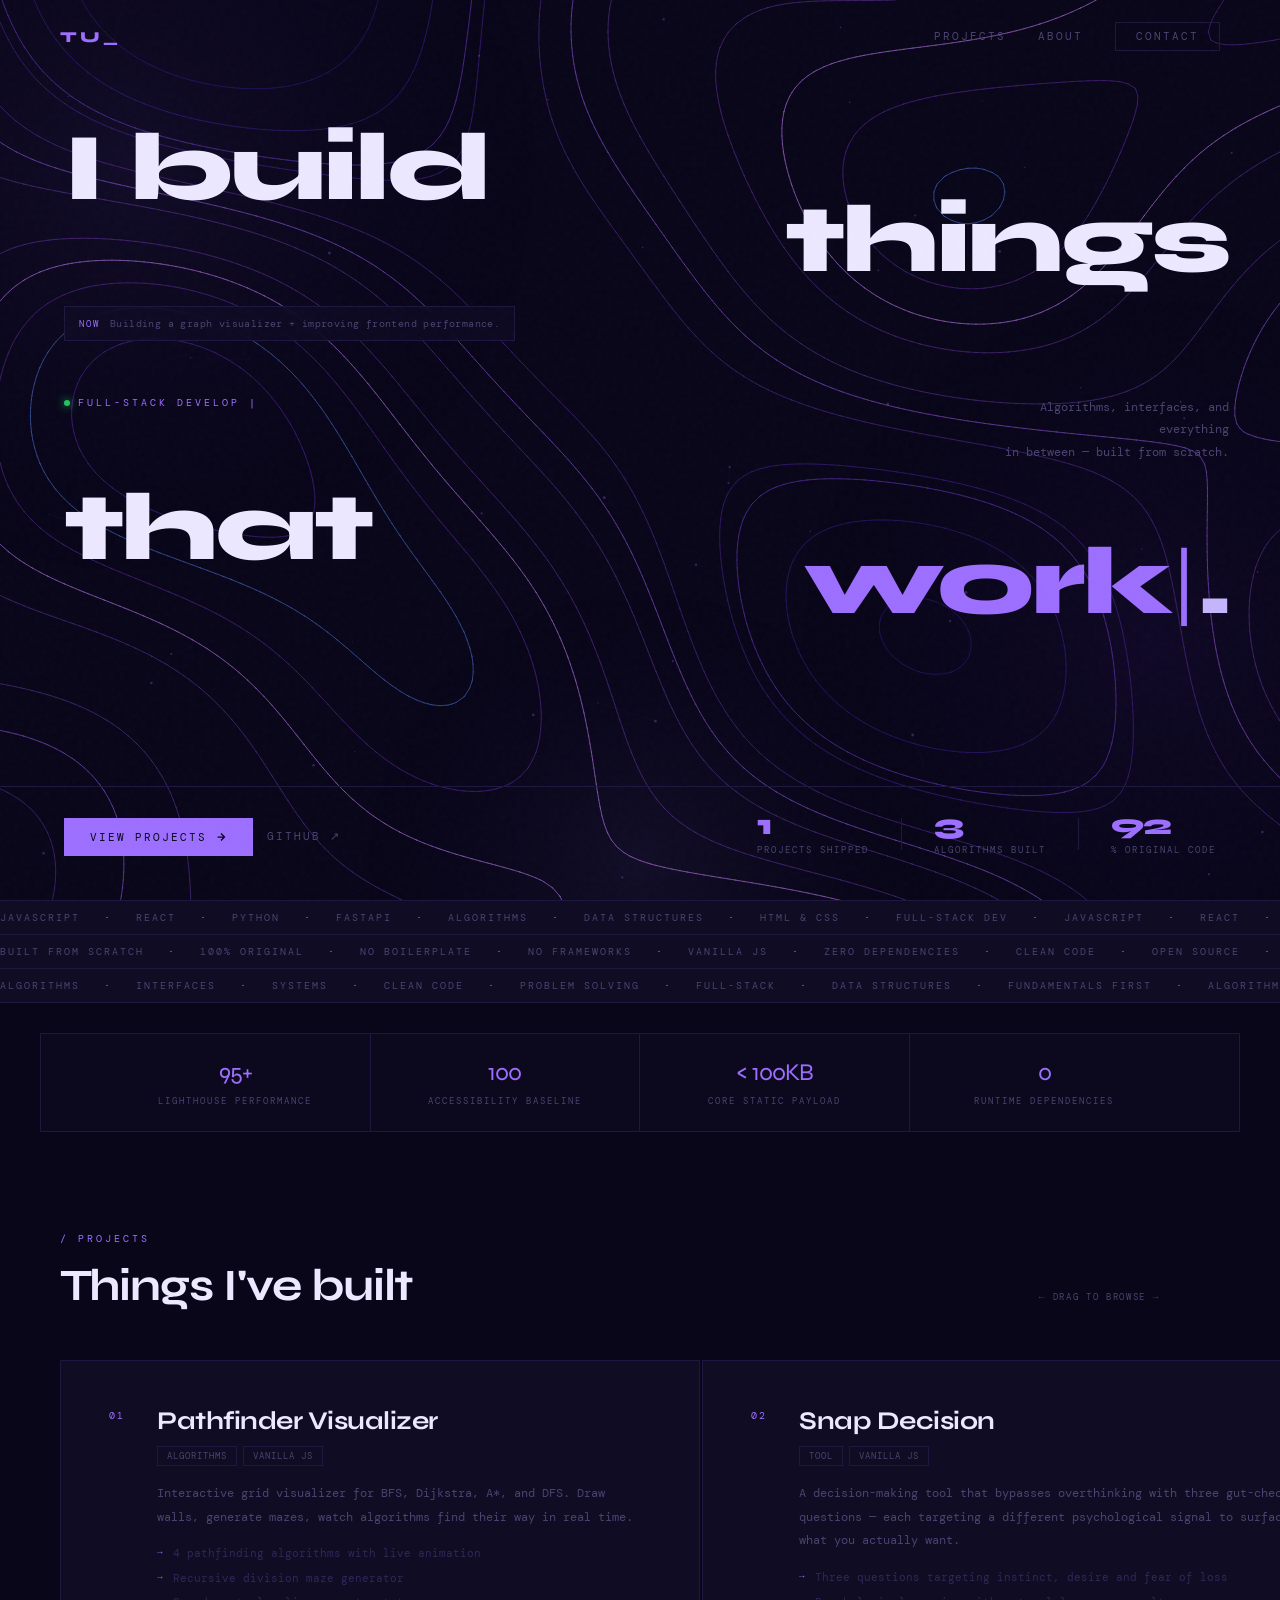
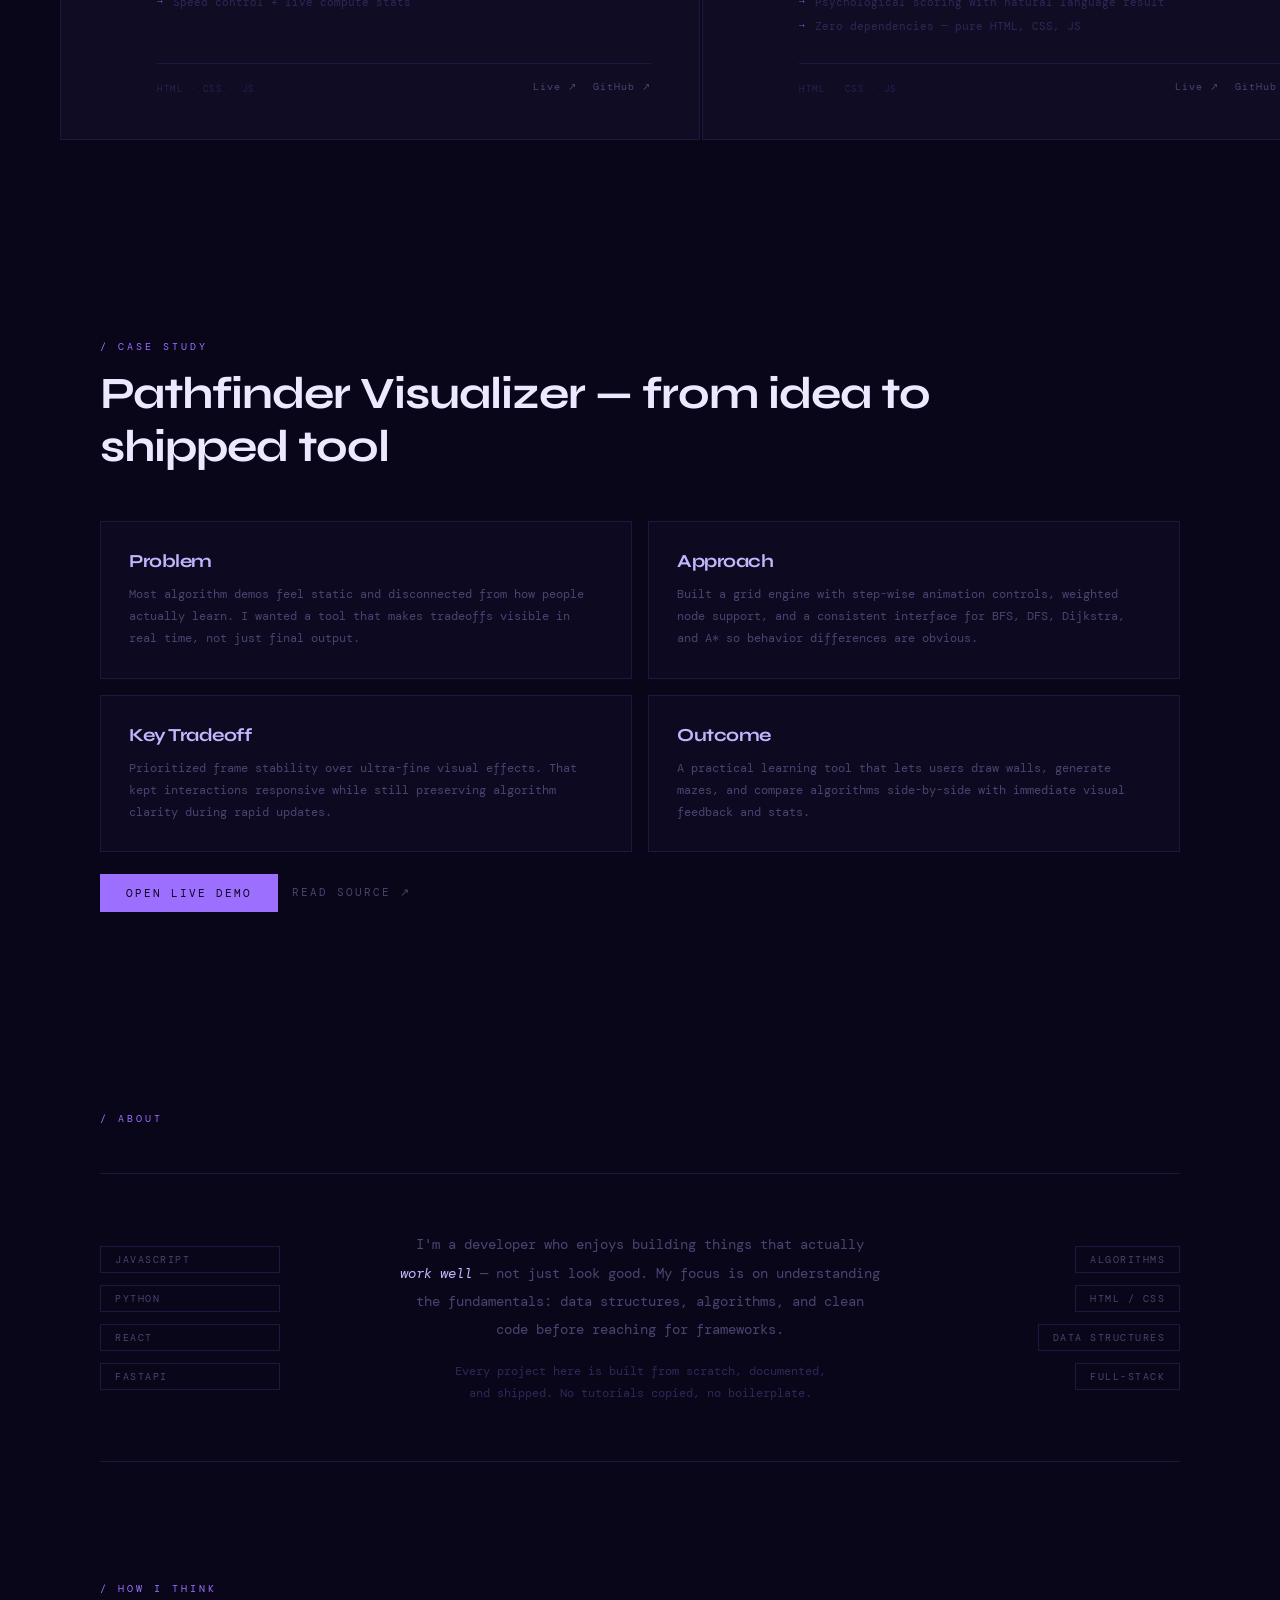
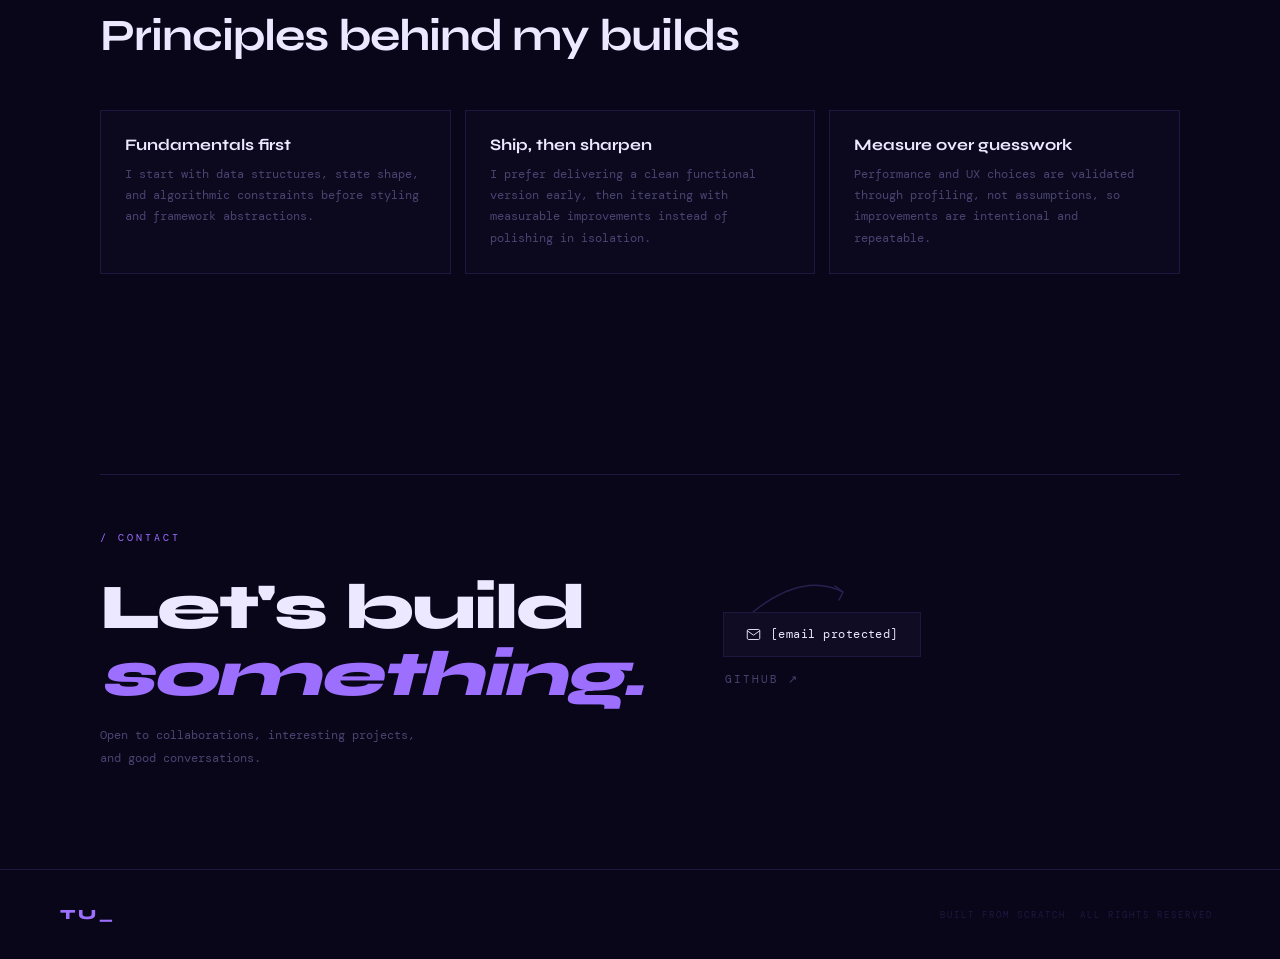
==== commit fd0b0199: "Add case study, quality strip, thinking section, and now status" ====
--- a/index.html
+++ b/index.html
@@ -45,6 +45,12 @@
     <p class="hero-bio">
       Algorithms, interfaces, and everything<br />in between — built from scratch.
     </p>
+
+    <!-- Micro now status -->
+    <div class="now-pill reveal">
+      <span class="now-label">Now</span>
+      <span class="now-text">Building a graph visualizer + improving frontend performance.</span>
+    </div>
 
     <!-- Fragment 3: lower-left -->
     <span class="frag frag-3">that</span>
@@ -150,6 +156,26 @@
     </div>
 
   </div>
+
+  <!-- ── Performance + Quality Strip ── -->
+  <section id="quality-strip" class="reveal">
+    <div class="quality-item">
+      <span class="quality-n">95+</span>
+      <span class="quality-l">Lighthouse Performance</span>
+    </div>
+    <div class="quality-item">
+      <span class="quality-n">100</span>
+      <span class="quality-l">Accessibility Baseline</span>
+    </div>
+    <div class="quality-item">
+      <span class="quality-n">&lt; 100KB</span>
+      <span class="quality-l">Core Static Payload</span>
+    </div>
+    <div class="quality-item">
+      <span class="quality-n">0</span>
+      <span class="quality-l">Runtime Dependencies</span>
+    </div>
+  </section>
 
   <!-- ── Projects — drag to browse ── -->
   <section id="projects">
@@ -231,6 +257,36 @@
     </div>
   </section>
 
+  <!-- ── Case Study ── -->
+  <section id="case-study">
+    <div class="sec-head reveal">
+      <span class="sec-label">/ Case Study</span>
+      <h2 class="sec-title">Pathfinder Visualizer — from idea to shipped tool</h2>
+    </div>
+    <div class="case-grid">
+      <article class="case-card reveal">
+        <h3>Problem</h3>
+        <p>Most algorithm demos feel static and disconnected from how people actually learn. I wanted a tool that makes tradeoffs visible in real time, not just final output.</p>
+      </article>
+      <article class="case-card reveal">
+        <h3>Approach</h3>
+        <p>Built a grid engine with step-wise animation controls, weighted node support, and a consistent interface for BFS, DFS, Dijkstra, and A* so behavior differences are obvious.</p>
+      </article>
+      <article class="case-card reveal">
+        <h3>Key Tradeoff</h3>
+        <p>Prioritized frame stability over ultra-fine visual effects. That kept interactions responsive while still preserving algorithm clarity during rapid updates.</p>
+      </article>
+      <article class="case-card reveal">
+        <h3>Outcome</h3>
+        <p>A practical learning tool that lets users draw walls, generate mazes, and compare algorithms side-by-side with immediate visual feedback and stats.</p>
+      </article>
+    </div>
+    <div class="case-actions reveal">
+      <a href="https://theunknown-98.github.io/pathfinder-visualizer" target="_blank" class="btn-primary">Open Live Demo</a>
+      <a href="https://github.com/TheUnknown-98/pathfinder-visualizer" target="_blank" class="btn-ghost">Read Source ↗</a>
+    </div>
+  </section>
+
   <!-- ── About ── -->
   <section id="about">
     <div class="sec-head reveal">
@@ -253,6 +309,28 @@
         <span class="skill-pill">Data Structures</span>
         <span class="skill-pill">Full-Stack</span>
       </div>
+    </div>
+  </section>
+
+  <!-- ── How I Think ── -->
+  <section id="thinking">
+    <div class="sec-head reveal">
+      <span class="sec-label">/ How I Think</span>
+      <h2 class="sec-title">Principles behind my builds</h2>
+    </div>
+    <div class="thinking-grid">
+      <article class="thinking-card reveal">
+        <h3>Fundamentals first</h3>
+        <p>I start with data structures, state shape, and algorithmic constraints before styling and framework abstractions.</p>
+      </article>
+      <article class="thinking-card reveal">
+        <h3>Ship, then sharpen</h3>
+        <p>I prefer delivering a clean functional version early, then iterating with measurable improvements instead of polishing in isolation.</p>
+      </article>
+      <article class="thinking-card reveal">
+        <h3>Measure over guesswork</h3>
+        <p>Performance and UX choices are validated through profiling, not assumptions, so improvements are intentional and repeatable.</p>
+      </article>
     </div>
   </section>
 
--- a/style.css
+++ b/style.css
@@ -179,6 +179,33 @@
   z-index: 2;
 }
 
+.now-pill {
+  position: absolute;
+  top: 34vh;
+  left: 5vw;
+  display: inline-flex;
+  align-items: center;
+  gap: 10px;
+  padding: 10px 14px;
+  border: 1px solid var(--border);
+  background: rgba(16, 12, 36, 0.72);
+  backdrop-filter: blur(8px);
+  z-index: 2;
+}
+
+.now-label {
+  font-size: .55rem;
+  letter-spacing: 2px;
+  text-transform: uppercase;
+  color: var(--accent);
+}
+
+.now-text {
+  font-size: .62rem;
+  color: var(--muted);
+  letter-spacing: .04em;
+}
+
 /* Bottom bar — CTAs + stats */
 .hero-bottom {
   position: absolute;
@@ -270,6 +297,47 @@
 @keyframes scroll-right { from{transform:translateX(-50%)} to{transform:translateX(0)} }
 
 /* ═══════════════════════════════════
+   PERFORMANCE + QUALITY STRIP
+   ═══════════════════════════════════ */
+#quality-strip {
+  position: relative; z-index: 1;
+  margin: 30px auto 0;
+  padding: 0 60px 0;
+  max-width: 1200px;
+  display: grid;
+  grid-template-columns: repeat(4, minmax(0, 1fr));
+  gap: 0;
+  border: 1px solid var(--border);
+  background: rgba(16,12,36,.62);
+}
+
+.quality-item {
+  padding: 24px 20px;
+  border-right: 1px solid var(--border);
+  display: flex;
+  flex-direction: column;
+  gap: 8px;
+  align-items: center;
+  text-align: center;
+}
+
+.quality-item:last-child { border-right: none; }
+
+.quality-n {
+  font-family: var(--head);
+  font-size: 1.5rem;
+  letter-spacing: -1px;
+  color: var(--accent);
+}
+
+.quality-l {
+  font-size: .56rem;
+  letter-spacing: 2px;
+  text-transform: uppercase;
+  color: var(--muted);
+}
+
+/* ═══════════════════════════════════
    PROJECTS — DRAG TO BROWSE
    ═══════════════════════════════════ */
 #projects {
@@ -446,6 +514,51 @@
 @keyframes hint-pulse { 0%,100%{opacity:.2;color:#221e3e} 50%{opacity:1;color:var(--muted)} }
 
 /* ═══════════════════════════════════
+   CASE STUDY
+   ═══════════════════════════════════ */
+#case-study {
+  position: relative; z-index: 1;
+  padding: 100px 60px;
+  max-width: 1200px;
+  margin: 0 auto;
+}
+
+.case-grid {
+  display: grid;
+  grid-template-columns: repeat(2, minmax(0, 1fr));
+  gap: 16px;
+}
+
+.case-card {
+  border: 1px solid var(--border);
+  background: rgba(16,12,36,.72);
+  padding: 28px;
+  display: flex;
+  flex-direction: column;
+  gap: 12px;
+}
+
+.case-card h3 {
+  font-family: var(--head);
+  font-size: 1.15rem;
+  letter-spacing: -.5px;
+  color: var(--soft);
+}
+
+.case-card p {
+  font-size: .74rem;
+  line-height: 1.85;
+  color: var(--muted);
+}
+
+.case-actions {
+  margin-top: 22px;
+  display: flex;
+  gap: 14px;
+  align-items: center;
+}
+
+/* ═══════════════════════════════════
    ABOUT
    ═══════════════════════════════════ */
 #about {
@@ -495,6 +608,43 @@
 }
 
 /* ═══════════════════════════════════
+   HOW I THINK
+   ═══════════════════════════════════ */
+#thinking {
+  position: relative; z-index: 1;
+  padding: 20px 60px 100px;
+  max-width: 1200px;
+  margin: 0 auto;
+}
+
+.thinking-grid {
+  display: grid;
+  grid-template-columns: repeat(3, minmax(0, 1fr));
+  gap: 14px;
+}
+
+.thinking-card {
+  border: 1px solid var(--border);
+  background: rgba(16,12,36,.62);
+  padding: 24px;
+  display: flex;
+  flex-direction: column;
+  gap: 10px;
+}
+
+.thinking-card h3 {
+  font-family: var(--head);
+  font-size: 1rem;
+  color: var(--text);
+}
+
+.thinking-card p {
+  font-size: .72rem;
+  line-height: 1.85;
+  color: var(--muted);
+}
+
+/* ═══════════════════════════════════
    CONTACT
    ═══════════════════════════════════ */
 #contact {
@@ -580,8 +730,25 @@
 
   .hero-bio { top: 40vh; max-width: 160px; font-size: .68rem; }
   .hero-eyebrow { top: 40vh; font-size: .58rem; }
+  .now-pill {
+    top: auto;
+    bottom: 170px;
+    left: 4vw;
+    right: 4vw;
+    max-width: none;
+    justify-content: flex-start;
+  }
+  .now-text { font-size: .58rem; line-height: 1.5; }
   .hero-stats { gap: 16px; }
   .hstat-n { font-size: 1.4rem; }
+
+  #quality-strip {
+    margin-top: 20px;
+    padding: 0 24px;
+    grid-template-columns: repeat(2, minmax(0, 1fr));
+  }
+  .quality-item:nth-child(2n) { border-right: none; }
+  .quality-item:nth-child(-n+2) { border-bottom: 1px solid var(--border); }
 
   #projects { padding: 72px 0 72px 24px; }
   .sec-head { padding-right: 24px; }
@@ -589,7 +756,11 @@
   .drag-track { padding-right: 24px; }
   .proj-card-h { width: clamp(300px, 85vw, 480px); padding: 28px 24px; }
 
-  #about, #contact { padding: 72px 24px; }
+  #case-study, #about, #thinking, #contact { padding: 72px 24px; }
+  .case-grid { grid-template-columns: 1fr; }
+  .case-actions { flex-direction: column; align-items: flex-start; }
+  .thinking-grid { grid-template-columns: 1fr; }
+
   .about-layout { grid-template-columns: 1fr; gap: 28px; }
   .skills-col { flex-direction: row; flex-wrap: wrap; }
   .skills-col--right { align-items: flex-start; }
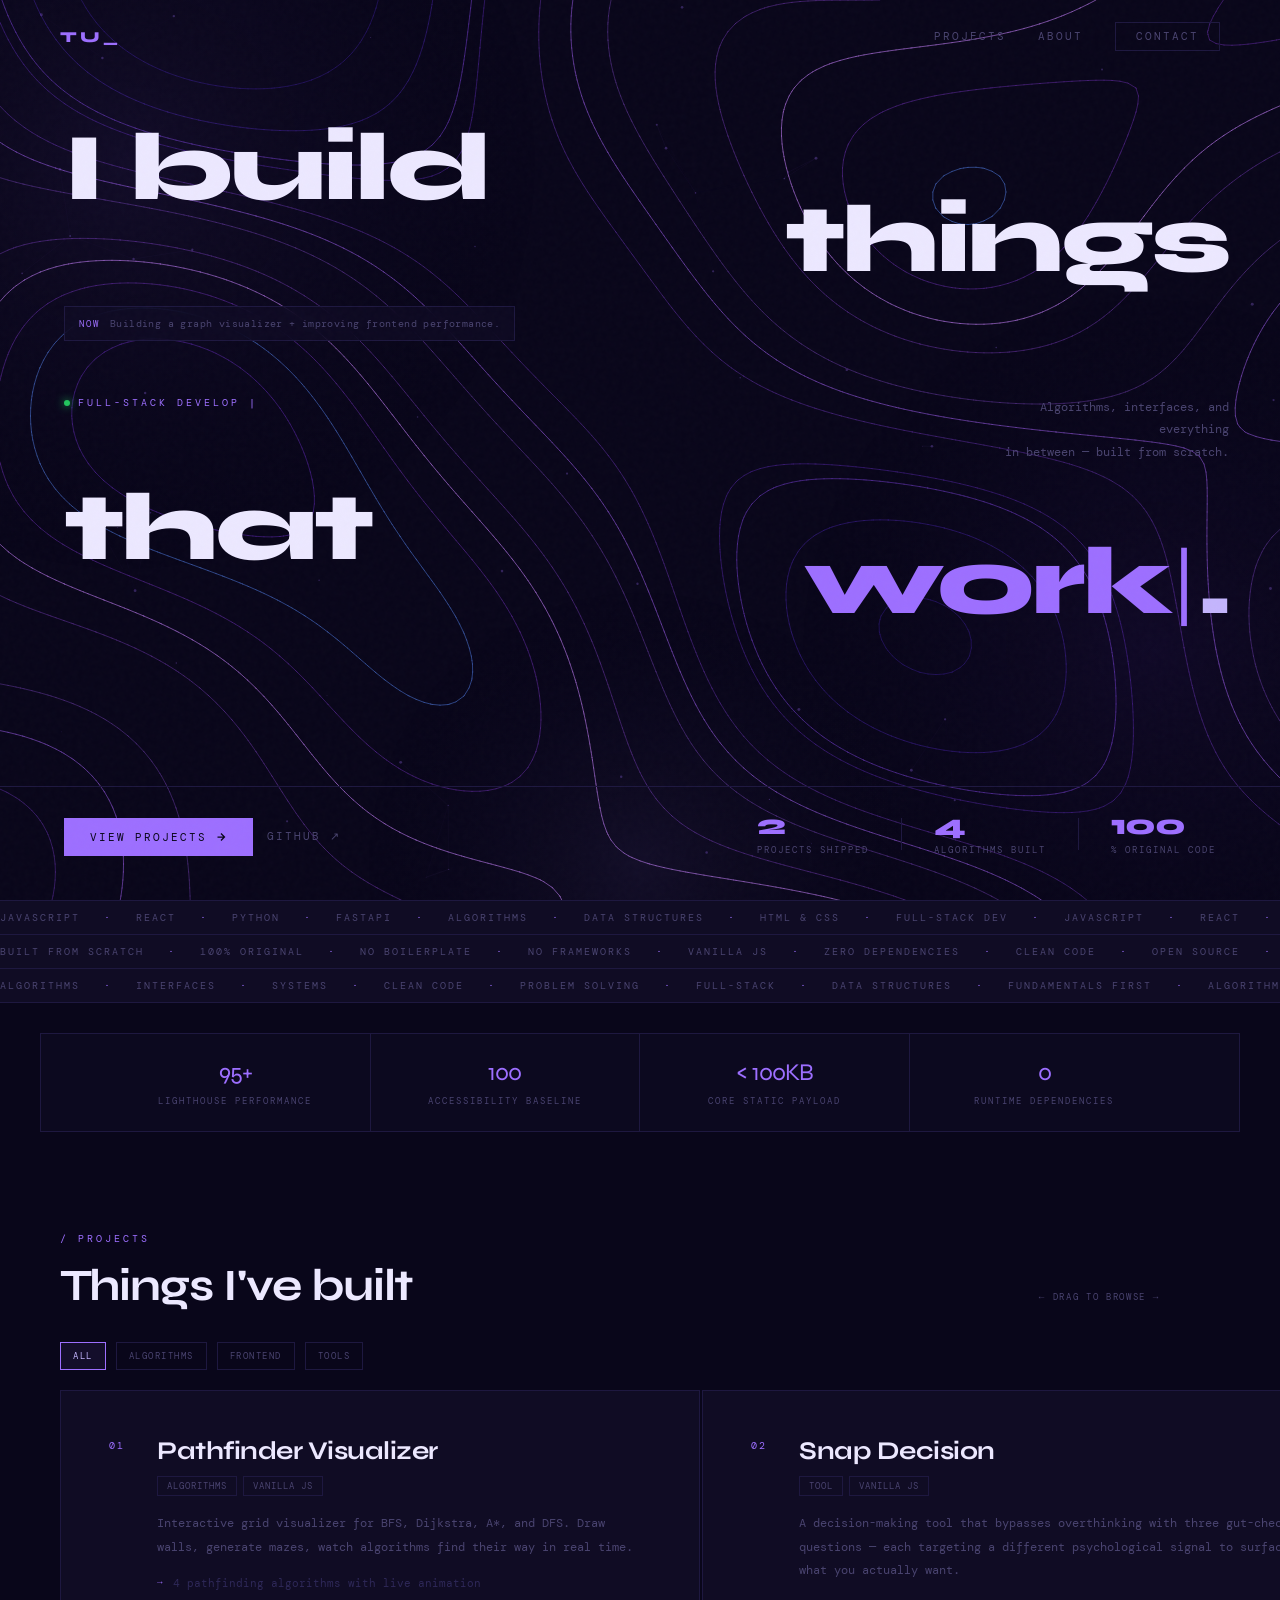
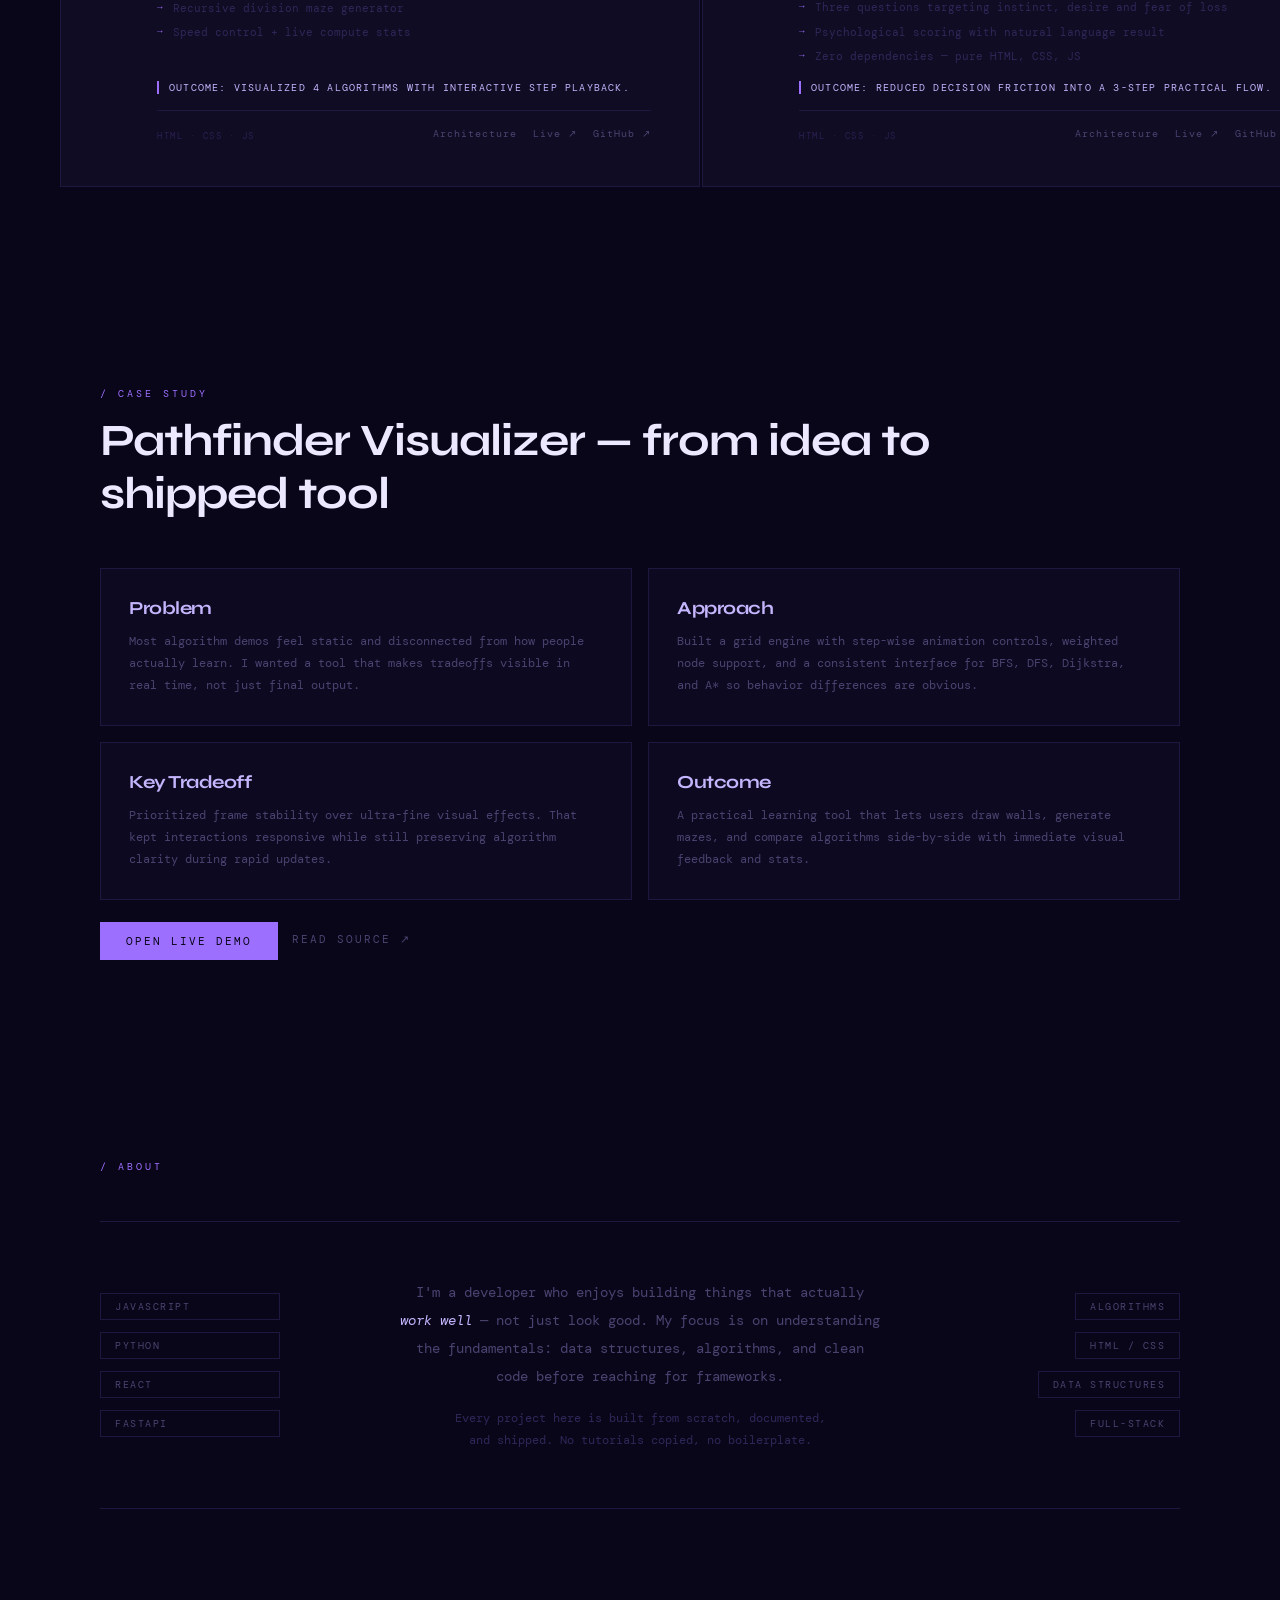
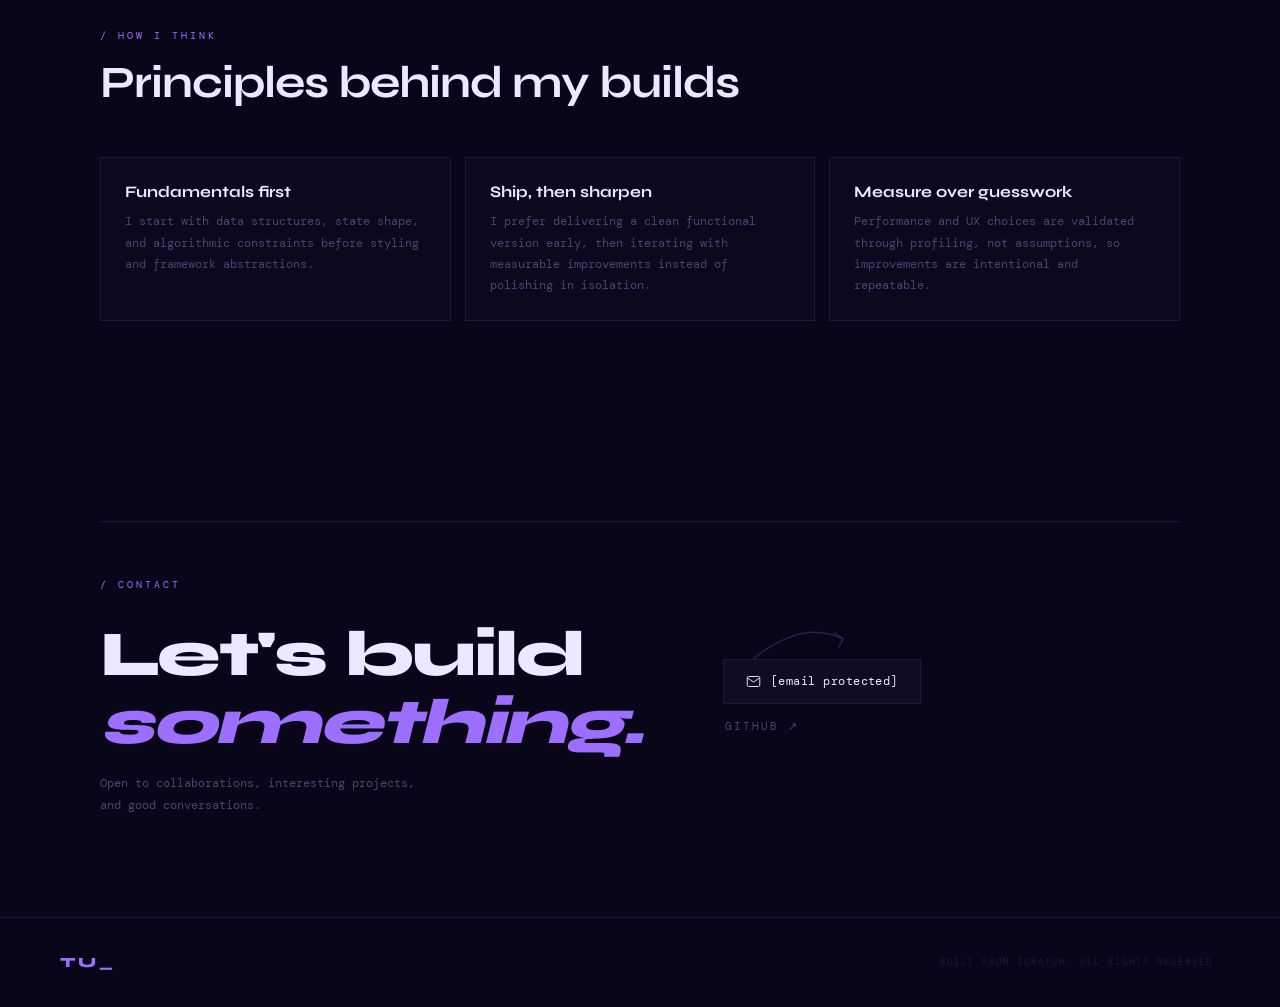
==== commit 7b958e3e: "Add project filters, architecture modal, outcome metrics, and custom 404 page" ====
--- a/index.html
+++ b/index.html
@@ -187,10 +187,17 @@
       </div>
     </div>
 
+    <div class="project-filters reveal" id="projectFilters">
+      <button class="filter-chip is-active" data-filter="all" type="button">All</button>
+      <button class="filter-chip" data-filter="algorithms" type="button">Algorithms</button>
+      <button class="filter-chip" data-filter="frontend" type="button">Frontend</button>
+      <button class="filter-chip" data-filter="tools" type="button">Tools</button>
+    </div>
+
     <div class="drag-outer">
       <div class="drag-track" id="dragTrack">
 
-        <article class="proj-card-h" data-idx="0">
+        <article class="proj-card-h" data-idx="0" data-category="algorithms frontend">
           <div class="card-glow"></div>
           <div class="card-h-num">01</div>
           <div class="card-h-body">
@@ -207,9 +214,11 @@
               <li>Recursive division maze generator</li>
               <li>Speed control + live compute stats</li>
             </ul>
+            <p class="project-metric">Outcome: Visualized 4 algorithms with interactive step playback.</p>
             <div class="card-h-foot">
               <span class="card-stack">HTML · CSS · JS</span>
               <div class="card-links">
+                <button class="arch-link" type="button" data-arch="pathfinder">Architecture</button>
                 <a href="https://theunknown-98.github.io/pathfinder-visualizer" target="_blank">Live ↗</a>
                 <a href="https://github.com/TheUnknown-98/pathfinder-visualizer" target="_blank">GitHub ↗</a>
               </div>
@@ -217,7 +226,7 @@
           </div>
         </article>
 
-        <article class="proj-card-h" data-idx="1">
+        <article class="proj-card-h" data-idx="1" data-category="tools frontend">
           <div class="card-glow"></div>
           <div class="card-h-num">02</div>
           <div class="card-h-body">
@@ -234,9 +243,11 @@
               <li>Psychological scoring with natural language result</li>
               <li>Zero dependencies — pure HTML, CSS, JS</li>
             </ul>
+            <p class="project-metric">Outcome: Reduced decision friction into a 3-step practical flow.</p>
             <div class="card-h-foot">
               <span class="card-stack">HTML · CSS · JS</span>
               <div class="card-links">
+                <button class="arch-link" type="button" data-arch="snap">Architecture</button>
                 <a href="https://theunknown-98.github.io/snap-decision" target="_blank">Live ↗</a>
                 <a href="https://github.com/TheUnknown-98/snap-decision" target="_blank">GitHub ↗</a>
               </div>
@@ -256,6 +267,18 @@
       </div>
     </div>
   </section>
+
+  <div class="arch-modal" id="archModal" aria-hidden="true" role="dialog" aria-modal="true">
+    <div class="arch-backdrop" data-close-modal="true"></div>
+    <div class="arch-dialog" role="document">
+      <button class="arch-close" id="archClose" type="button" aria-label="Close architecture modal">×</button>
+      <span class="sec-label">/ Architecture snapshot</span>
+      <h3 class="arch-title" id="archTitle"></h3>
+      <p class="arch-summary" id="archSummary"></p>
+      <div class="arch-flow" id="archFlow"></div>
+      <p class="arch-note" id="archNote"></p>
+    </div>
+  </div>
 
   <!-- ── Case Study ── -->
   <section id="case-study">
--- a/style.css
+++ b/style.css
@@ -379,6 +379,38 @@
   padding-right: 60px;
 }
 
+.project-filters {
+  display: flex;
+  gap: 10px;
+  flex-wrap: wrap;
+  padding-right: 60px;
+  margin: -18px 0 20px;
+}
+
+.filter-chip {
+  border: 1px solid var(--border);
+  background: transparent;
+  color: var(--muted);
+  font-family: var(--mono);
+  font-size: .56rem;
+  letter-spacing: 1.5px;
+  text-transform: uppercase;
+  padding: 7px 12px;
+  cursor: pointer;
+  transition: border-color .2s, color .2s, background .2s;
+}
+
+.filter-chip:hover {
+  border-color: var(--accent);
+  color: var(--soft);
+}
+
+.filter-chip.is-active {
+  background: var(--dim);
+  color: var(--soft);
+  border-color: var(--accent);
+}
+
 /* Drag outer: clips the track */
 .drag-outer {
   overflow: hidden;
@@ -458,6 +490,15 @@
   font-size: .78rem; color: var(--muted); line-height: 1.9;
 }
 
+.project-metric {
+  font-size: .62rem;
+  letter-spacing: 1.2px;
+  text-transform: uppercase;
+  color: var(--soft);
+  border-left: 2px solid var(--accent);
+  padding-left: 10px;
+}
+
 .card-h-feats {
   list-style: none;
   display: flex; flex-direction: column; gap: 7px;
@@ -485,12 +526,28 @@
   text-transform: uppercase; color: #2a2050;
 }
 .card-links { display: flex; gap: 16px; }
-.card-links a {
+.card-links a, .arch-link {
   font-size: .65rem; letter-spacing: 1px; color: var(--muted);
   border-bottom: 1px solid transparent; padding-bottom: 1px;
   transition: color .2s, border-color .2s;
 }
-.card-links a:hover { color: var(--soft); border-color: var(--accent); }
+.card-links a:hover, .arch-link:hover { color: var(--soft); border-color: var(--accent); }
+
+.arch-link {
+  background: transparent;
+  border-top: none;
+  border-left: none;
+  border-right: none;
+  font-family: var(--mono);
+  cursor: pointer;
+  padding: 0 0 1px;
+}
+
+.proj-card-h.is-hidden {
+  opacity: .18;
+  pointer-events: none;
+  transform: scale(.985);
+}
 
 /* "Coming soon" placeholder card */
 .proj-card-h--soon {
@@ -512,6 +569,72 @@
   font-size: .72rem; letter-spacing: 1px; color: #221e3e; line-height: 1.8;
 }
 @keyframes hint-pulse { 0%,100%{opacity:.2;color:#221e3e} 50%{opacity:1;color:var(--muted)} }
+
+/* Architecture modal */
+.arch-modal {
+  position: fixed;
+  inset: 0;
+  display: none;
+  align-items: center;
+  justify-content: center;
+  z-index: 1200;
+}
+
+.arch-modal.is-open { display: flex; }
+
+.arch-backdrop {
+  position: absolute;
+  inset: 0;
+  background: rgba(7, 5, 16, .78);
+  backdrop-filter: blur(4px);
+}
+
+.arch-dialog {
+  position: relative;
+  z-index: 1;
+  width: min(720px, 92vw);
+  border: 1px solid var(--border);
+  background: #0f0b22;
+  padding: 28px;
+  display: flex;
+  flex-direction: column;
+  gap: 12px;
+}
+
+.arch-close {
+  position: absolute;
+  top: 10px;
+  right: 14px;
+  background: none;
+  border: none;
+  color: var(--muted);
+  font-size: 1.4rem;
+  cursor: pointer;
+}
+
+.arch-close:hover { color: var(--soft); }
+
+.arch-title {
+  font-family: var(--head);
+  font-size: 1.4rem;
+  color: var(--text);
+}
+
+.arch-summary, .arch-note {
+  font-size: .72rem;
+  line-height: 1.9;
+  color: var(--muted);
+}
+
+.arch-flow {
+  border: 1px dashed var(--border);
+  background: rgba(16,12,36,.55);
+  padding: 14px;
+  font-size: .66rem;
+  letter-spacing: 1.2px;
+  text-transform: uppercase;
+  color: var(--soft);
+}
 
 /* ═══════════════════════════════════
    CASE STUDY
@@ -753,8 +876,11 @@
   #projects { padding: 72px 0 72px 24px; }
   .sec-head { padding-right: 24px; }
   .drag-hint { padding-right: 24px; }
+  .project-filters { padding-right: 24px; margin: -14px 0 16px; }
   .drag-track { padding-right: 24px; }
   .proj-card-h { width: clamp(300px, 85vw, 480px); padding: 28px 24px; }
+  .card-links { flex-wrap: wrap; }
+  .arch-dialog { padding: 22px; }
 
   #case-study, #about, #thinking, #contact { padding: 72px 24px; }
   .case-grid { grid-template-columns: 1fr; }
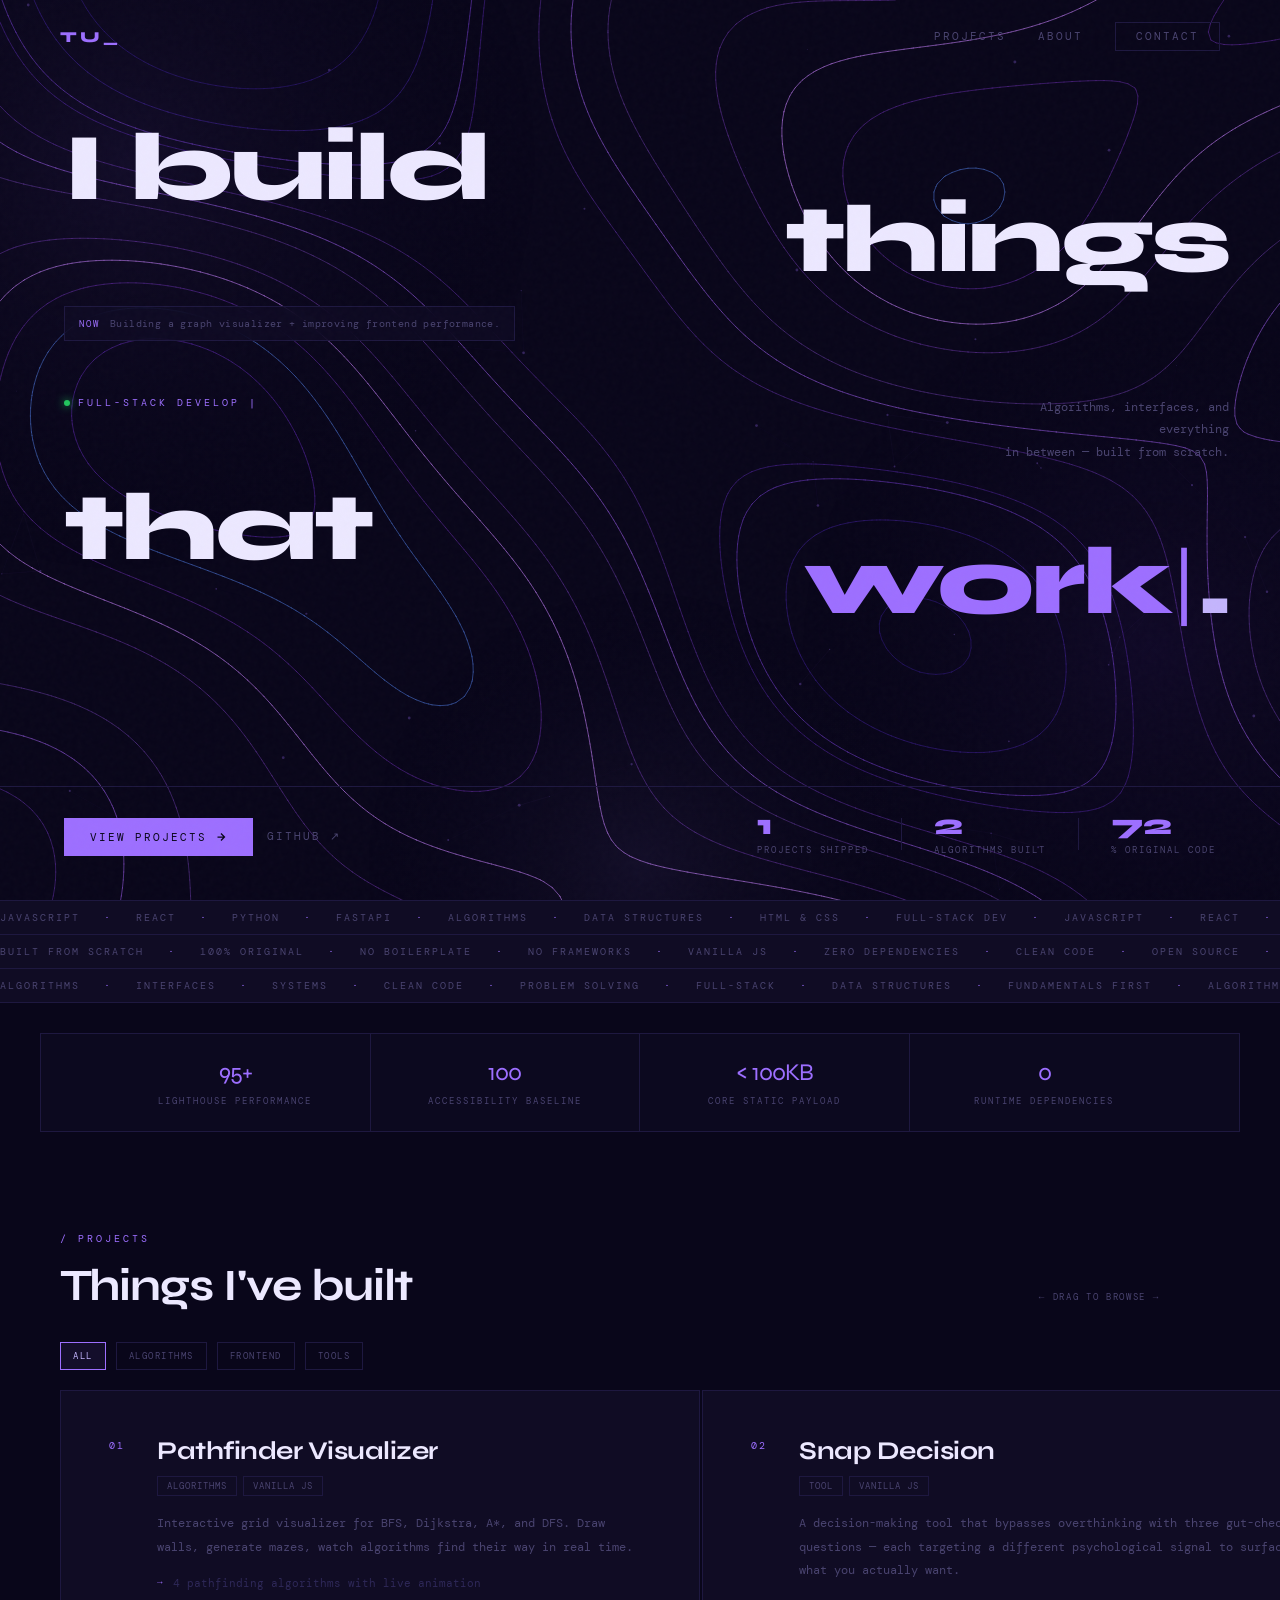
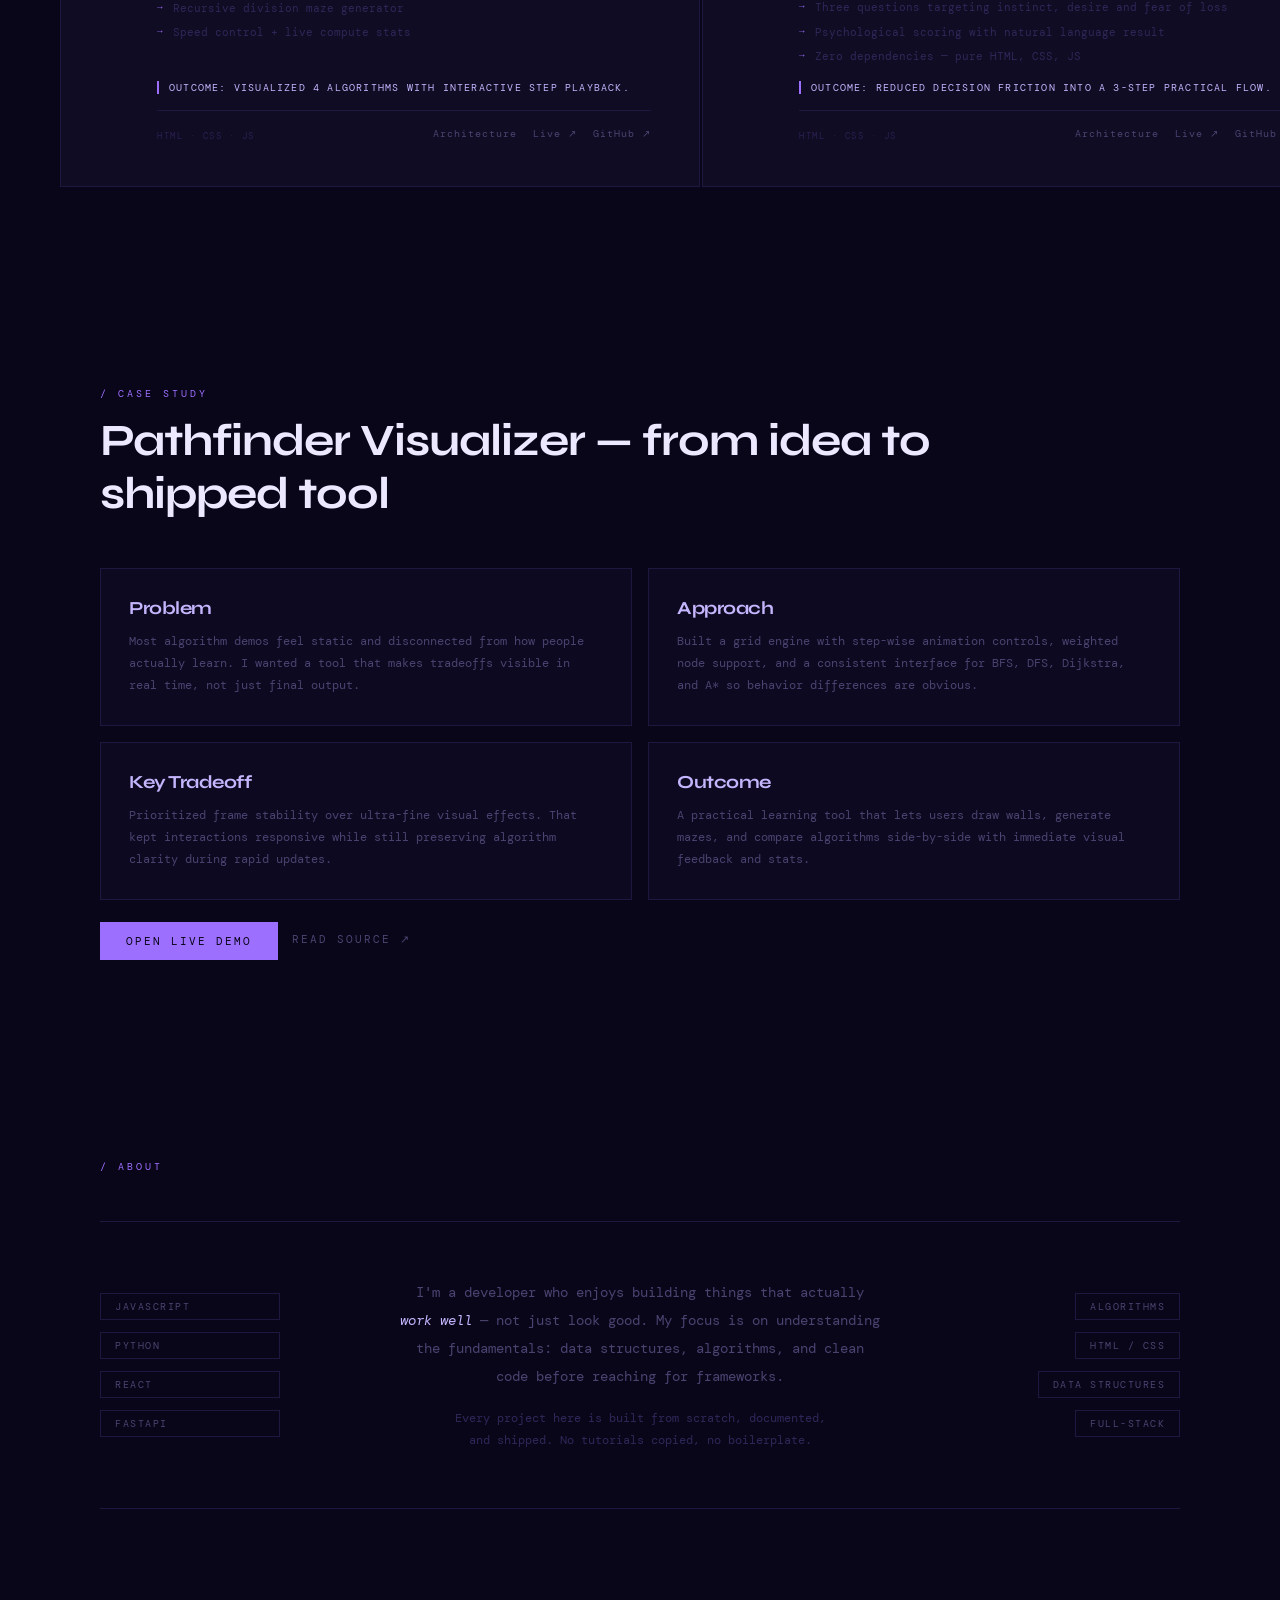
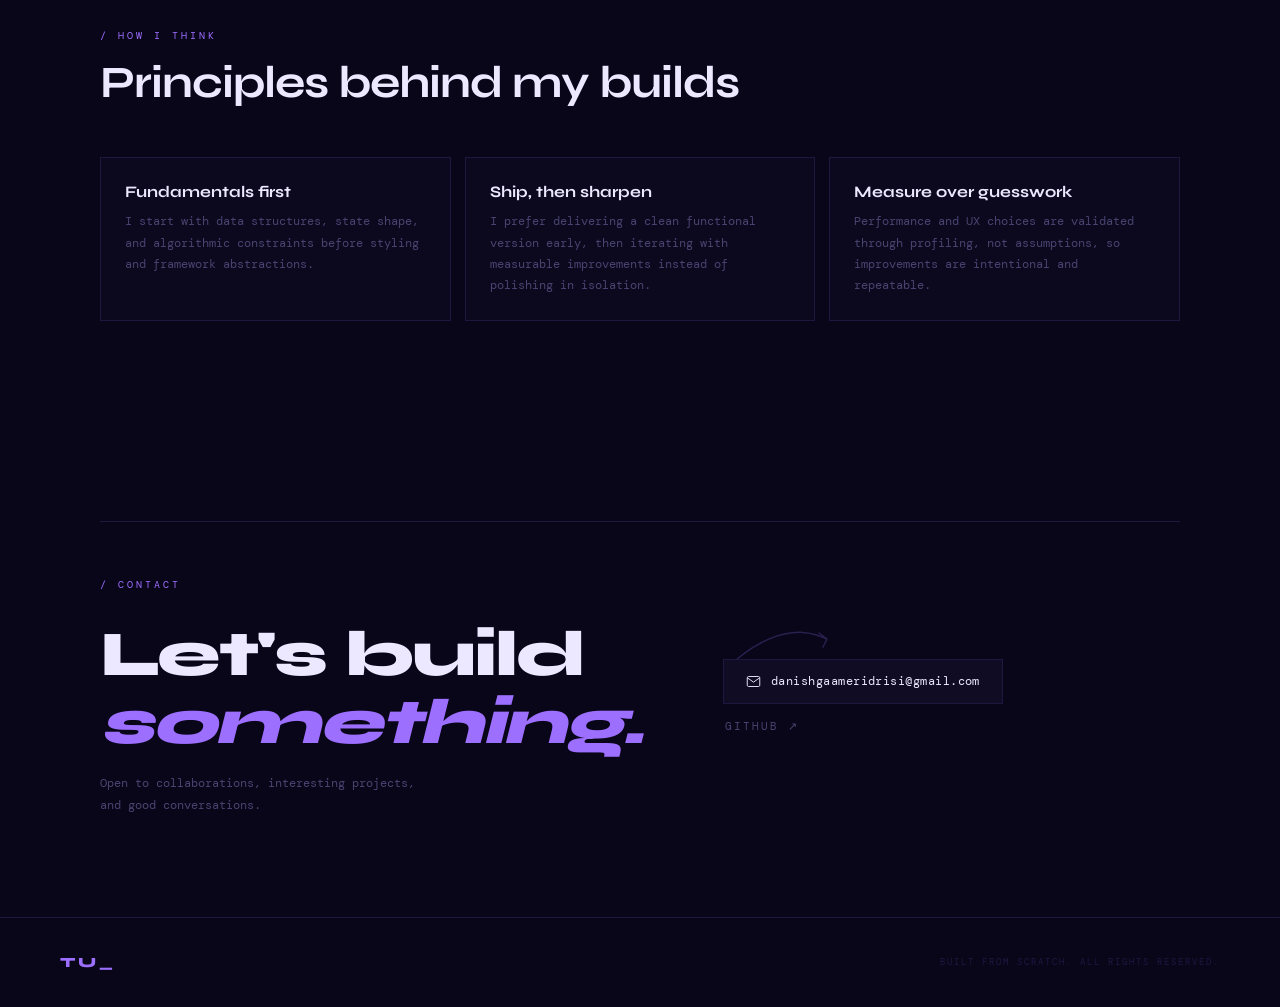
==== commit 0574b271: "Enhance navigation, project UX, contact CTA, and cursor performance" ====
--- a/index.html
+++ b/index.html
@@ -370,9 +370,9 @@
           <path d="M10 50 Q60 10 100 30" stroke="#2a2050" stroke-width="1.5" fill="none"/>
           <path d="M92 24 L100 30 L96 38" stroke="#2a2050" stroke-width="1.5" fill="none" stroke-linecap="round" stroke-linejoin="round"/>
         </svg>
-        <a href="/cdn-cgi/l/email-protection#066267686f756e61676b63746f62746f756f46616b676f6a2865696b" class="contact-email-pill">
+        <a href="mailto:danishgaameridrisi@gmail.com" class="contact-email-pill">
           <svg width="15" height="15" viewBox="0 0 24 24" fill="none" stroke="currentColor" stroke-width="1.5"><path d="M4 4h16c1.1 0 2 .9 2 2v12c0 1.1-.9 2-2 2H4c-1.1 0-2-.9-2-2V6c0-1.1.9-2 2-2z"/><polyline points="22,6 12,13 2,6"/></svg>
-          <span class="__cf_email__" data-cfemail="2541444b4c564d42444840574c41574c564c654248444c490b464a48">[email&#160;protected]</span>
+          <span>danishgaameridrisi@gmail.com</span>
         </a>
         <a href="https://github.com/TheUnknown-98" target="_blank" class="contact-gh-pill">GitHub ↗</a>
       </div>
--- a/style.css
+++ b/style.css
@@ -799,12 +799,19 @@
   gap: 16px; position: relative;
 }
 .contact-arrow { width: 120px; height: 60px; position: absolute; top: -50px; left: 20px; }
+.contact-arrow {
+  left: 64px;
+  transform: translateX(-50%);
+}
 .contact-email-pill {
   display: flex; align-items: center; gap: 10px;
   background: var(--surface); border: 1px solid var(--border);
   padding: 14px 22px; font-family: var(--mono);
   font-size: .72rem; letter-spacing: .04em; color: var(--text);
   transition: border-color .25s, background .25s, transform .2s;
+}
+.contact-email-pill span {
+  white-space: nowrap;
 }
 .contact-email-pill:hover { border-color: var(--accent); background: var(--dim); transform: translateY(-2px); }
 .contact-gh-pill {
@@ -892,5 +899,7 @@
   .skills-col--right { align-items: flex-start; }
   .contact-wrap { grid-template-columns: 1fr; gap: 48px; }
   .contact-arrow { display: none; }
+  .contact-email-pill { width: 100%; justify-content: center; }
+  .contact-email-pill span { font-size: .64rem; }
   footer { padding: 28px 24px; flex-direction: column; gap: 10px; text-align: center; }
 }
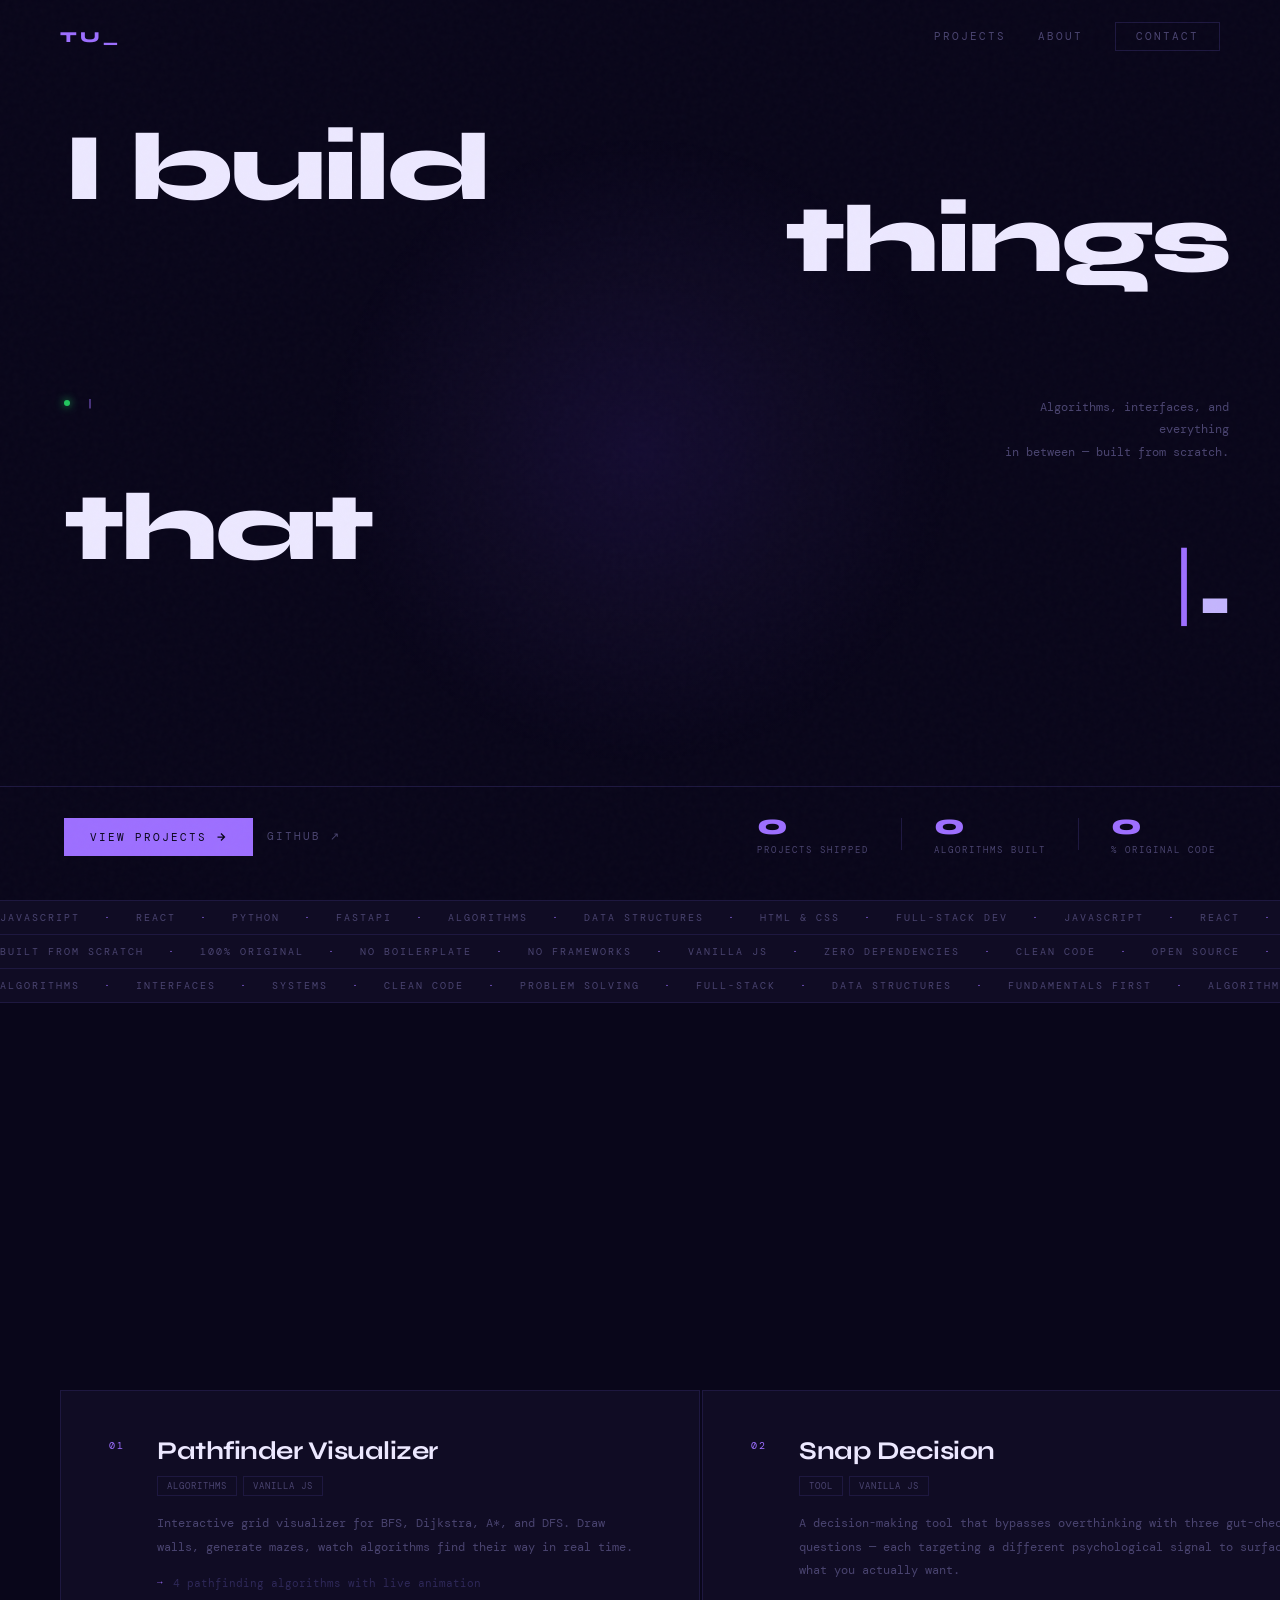
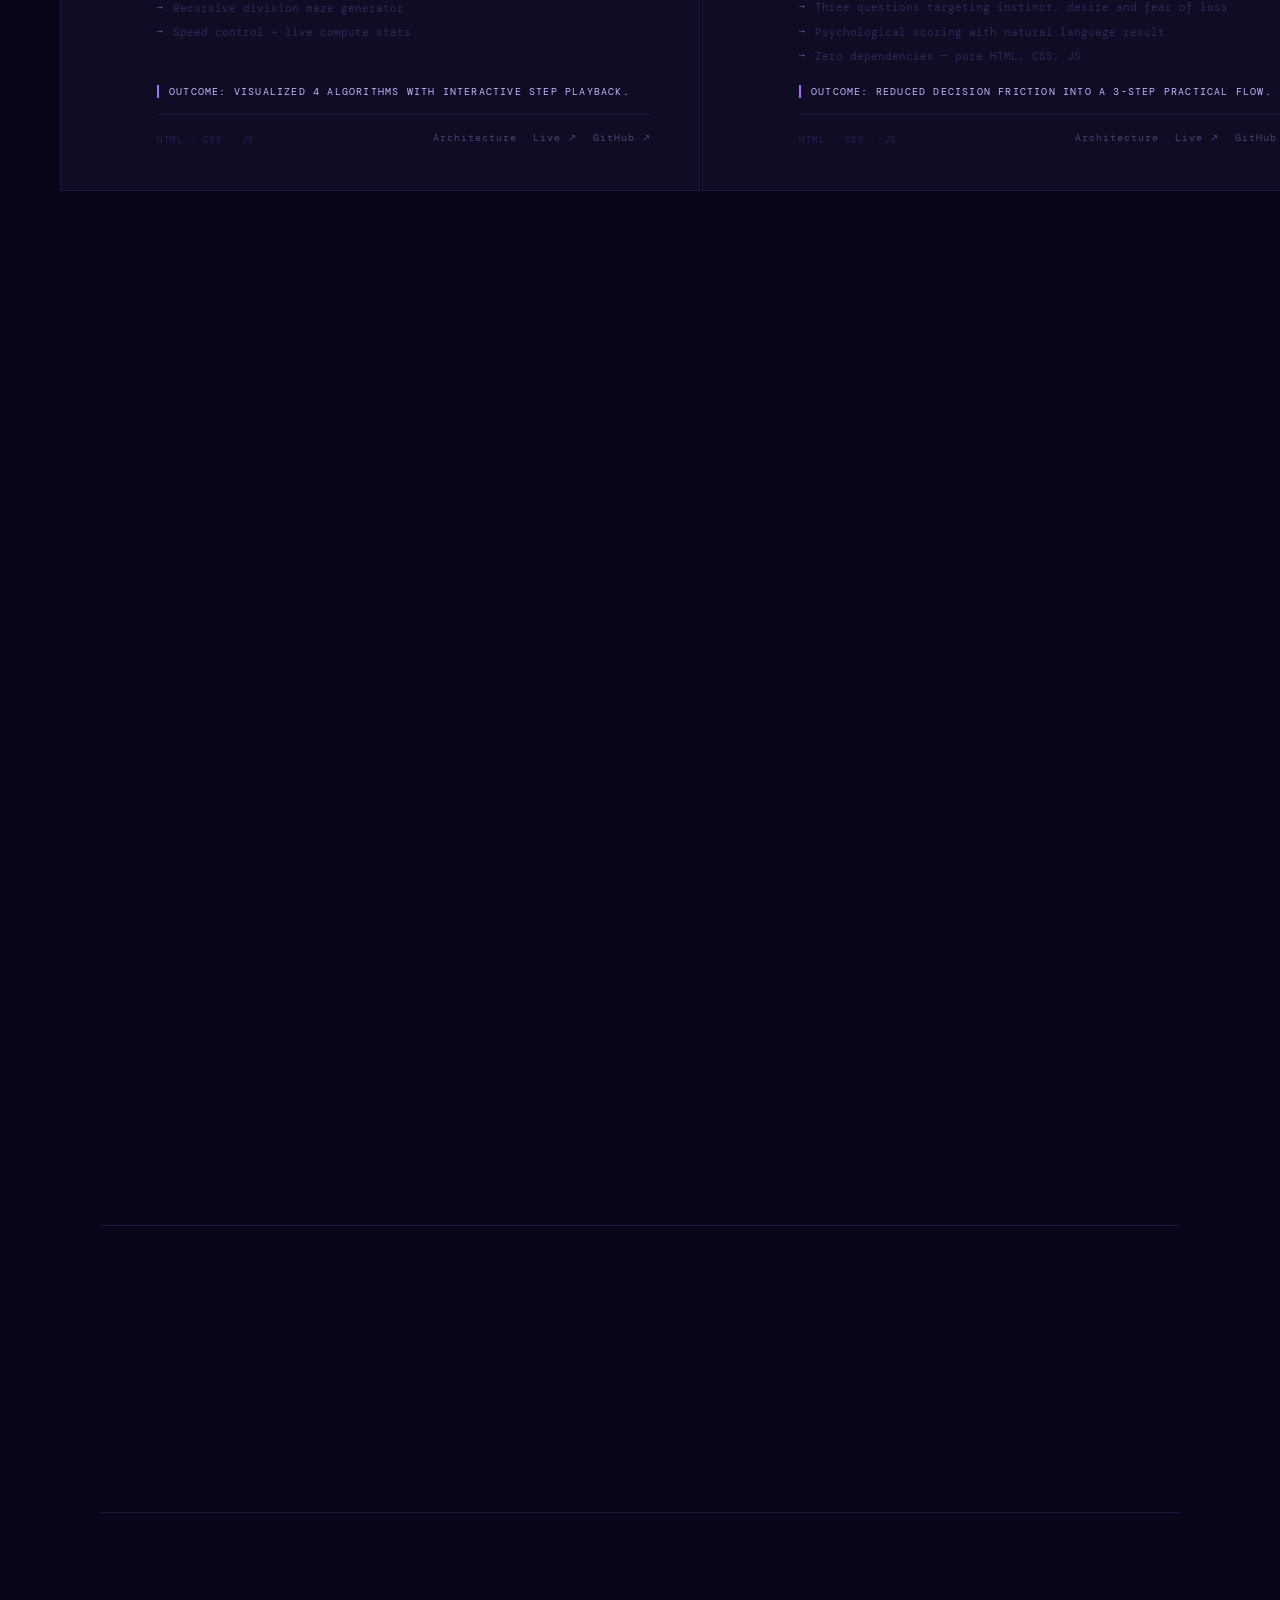
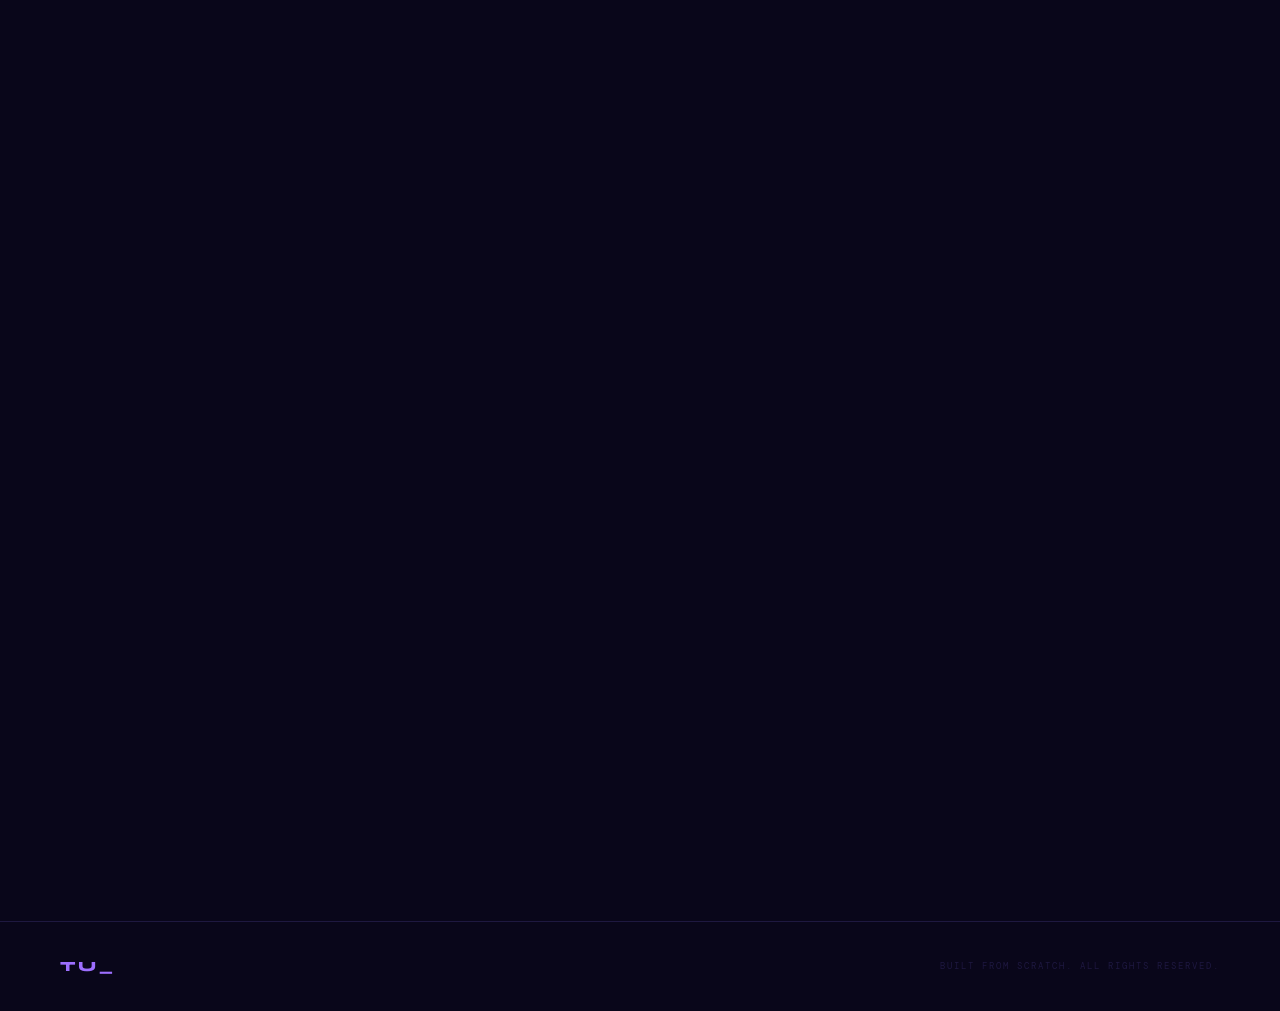
==== commit 62eafb87: "another complete overhaul" ====
--- a/index.html
+++ b/index.html
@@ -11,13 +11,13 @@
 </head>
 <body>
 
-  <div class="noise"></div>
-  <div class="spotlight" id="spotlight"></div>
+  <div class="noise fade-ui"></div>
+  <div class="spotlight fade-ui" id="spotlight"></div>
   <canvas id="topo-canvas"></canvas>
   <canvas id="particle-canvas"></canvas>
 
   <!-- ── Nav ── -->
-  <nav id="nav">
+  <nav id="nav" class="fade-ui">
     <span class="logo">TU<span class="logo-blink">_</span></span>
     <div class="nav-links">
       <a href="#projects">Projects</a>
@@ -27,13 +27,13 @@
   </nav>
 
   <!-- ── Hero — fragmented ── -->
-  <section id="hero">
+  <section id="hero" class="fade-ui">
 
     <!-- Fragment 1: top-left -->
-    <span class="frag frag-1">I build</span>
+    <span class="frag frag-1" data-text="I build">I build</span>
 
     <!-- Fragment 2: top-right -->
-    <span class="frag frag-2">things</span>
+    <span class="frag frag-2" data-text="things">things</span>
 
     <!-- Eyebrow: mid-left -->
     <p class="hero-eyebrow">
@@ -53,7 +53,7 @@
     </div>
 
     <!-- Fragment 3: lower-left -->
-    <span class="frag frag-3">that</span>
+    <span class="frag frag-3" data-text="that">that</span>
 
     <!-- Fragment 4: lower-right — cycling word lives here -->
     <div class="frag frag-4">
@@ -90,7 +90,7 @@
   </section>
 
   <!-- ── Marquee — 3 rows ── -->
-  <div class="marquee-wrap">
+  <div class="marquee-wrap fade-ui">
 
     <div class="marquee">
       <div class="marquee-track">
@@ -158,7 +158,7 @@
   </div>
 
   <!-- ── Performance + Quality Strip ── -->
-  <section id="quality-strip" class="reveal">
+  <section id="quality-strip" class="reveal fade-ui">
     <div class="quality-item">
       <span class="quality-n">95+</span>
       <span class="quality-l">Lighthouse Performance</span>
@@ -178,7 +178,7 @@
   </section>
 
   <!-- ── Projects — drag to browse ── -->
-  <section id="projects">
+  <section id="projects" class="fade-ui">
     <div class="sec-head reveal">
       <span class="sec-label">/ Projects</span>
       <div class="sec-head-row">
@@ -255,9 +255,36 @@
           </div>
         </article>
 
+        <article class="proj-card-h" data-idx="2" data-category="algorithms tools">
+          <div class="card-glow"></div>
+          <div class="card-h-num">03</div>
+          <div class="card-h-body">
+            <div class="card-h-top">
+              <h3 class="card-h-name">The Mirror</h3>
+              <div class="card-h-tags">
+                <span>Lab</span>
+                <span>Vanilla JS</span>
+              </div>
+            </div>
+            <p class="card-h-desc">A behavioral profiling experiment masquerading as a flocking simulation. The entity field reacts to your movement patterns, aligning or fleeing based on perceived velocity.</p>
+            <ul class="card-h-feats">
+              <li>Responsive boids flocking algorithm</li>
+              <li>Velocity-based entity alignment</li>
+              <li>Real-time canvas computation</li>
+            </ul>
+            <p class="project-metric">Outcome: An interactive, living background canvas.</p>
+            <div class="card-h-foot">
+              <span class="card-stack">HTML · JS · Canvas</span>
+              <div class="card-links">
+                <button class="boot-lab" type="button">Boot Lab</button>
+              </div>
+            </div>
+          </div>
+        </article>
+
         <!-- More coming -->
         <article class="proj-card-h proj-card-h--soon">
-          <div class="card-h-num">03</div>
+          <div class="card-h-num">04</div>
           <div class="card-h-body card-h-body--soon">
             <p class="soon-label">building...</p>
             <p class="soon-hint">next project in progress</p>
@@ -268,7 +295,7 @@
     </div>
   </section>
 
-  <div class="arch-modal" id="archModal" aria-hidden="true" role="dialog" aria-modal="true">
+  <div class="arch-modal fade-ui" id="archModal" aria-hidden="true" role="dialog" aria-modal="true">
     <div class="arch-backdrop" data-close-modal="true"></div>
     <div class="arch-dialog" role="document">
       <button class="arch-close" id="archClose" type="button" aria-label="Close architecture modal">×</button>
@@ -281,7 +308,7 @@
   </div>
 
   <!-- ── Case Study ── -->
-  <section id="case-study">
+  <section id="case-study" class="fade-ui">
     <div class="sec-head reveal">
       <span class="sec-label">/ Case Study</span>
       <h2 class="sec-title">Pathfinder Visualizer — from idea to shipped tool</h2>
@@ -311,7 +338,7 @@
   </section>
 
   <!-- ── About ── -->
-  <section id="about">
+  <section id="about" class="fade-ui">
     <div class="sec-head reveal">
       <span class="sec-label">/ About</span>
     </div>
@@ -336,7 +363,7 @@
   </section>
 
   <!-- ── How I Think ── -->
-  <section id="thinking">
+  <section id="thinking" class="fade-ui">
     <div class="sec-head reveal">
       <span class="sec-label">/ How I Think</span>
       <h2 class="sec-title">Principles behind my builds</h2>
@@ -358,7 +385,7 @@
   </section>
 
   <!-- ── Contact ── -->
-  <section id="contact">
+  <section id="contact" class="fade-ui">
     <div class="contact-wrap reveal">
       <div class="contact-left">
         <span class="sec-label">/ Contact</span>
@@ -380,11 +407,12 @@
   </section>
 
   <!-- ── Footer ── -->
-  <footer>
+  <footer class="fade-ui">
     <span class="foot-logo">TU_</span>
     <span class="foot-copy">Built from scratch. All rights reserved.</span>
   </footer>
 
+  <button id="exitLabBtn">Exit Lab</button>
   <script src="script.js"></script>
 </body>
 </html>
--- a/style.css
+++ b/style.css
@@ -27,6 +27,45 @@
   font-family: var(--mono);
   overflow-x: hidden;
   cursor: none;
+}
+
+body.lab-mode {
+  overflow: hidden;
+}
+
+.fade-ui {
+  transition: opacity 0.8s var(--ease);
+}
+body.lab-mode .fade-ui {
+  opacity: 0 !important;
+  pointer-events: none !important;
+}
+
+#exitLabBtn {
+  position: fixed;
+  top: 32px;
+  right: 60px;
+  z-index: 2000;
+  opacity: 0;
+  pointer-events: none;
+  background: var(--surface);
+  border: 1px solid var(--accent);
+  color: var(--soft);
+  font-family: var(--mono);
+  font-size: 0.65rem;
+  letter-spacing: 2px;
+  text-transform: uppercase;
+  padding: 12px 24px;
+  cursor: pointer;
+  transition: opacity 0.8s var(--ease), border-color 0.2s, background 0.2s, transform 0.2s;
+}
+body.lab-mode #exitLabBtn {
+  opacity: 1;
+  pointer-events: auto;
+}
+#exitLabBtn:hover {
+  background: var(--dim);
+  transform: translateY(-2px);
 }
 
 #topo-canvas {
@@ -442,6 +481,7 @@
   gap: 32px;
   flex-shrink: 0;
   transition: border-color .3s, box-shadow .3s;
+  will-change: transform, filter;
 }
 .proj-card-h:hover {
   border-color: #2a2060;
@@ -798,9 +838,12 @@
   display: flex; flex-direction: column; align-items: flex-start;
   gap: 16px; position: relative;
 }
-.contact-arrow { width: 120px; height: 60px; position: absolute; top: -50px; left: 20px; }
 .contact-arrow {
-  left: 64px;
+  width: 120px;
+  height: 60px;
+  position: absolute;
+  top: -48px;
+  left: 50%;
   transform: translateX(-50%);
 }
 .contact-email-pill {
@@ -902,4 +945,9 @@
   .contact-email-pill { width: 100%; justify-content: center; }
   .contact-email-pill span { font-size: .64rem; }
   footer { padding: 28px 24px; flex-direction: column; gap: 10px; text-align: center; }
-}
+
+  #exitLabBtn {
+    top: 24px;
+    right: 24px;
+  }
+}
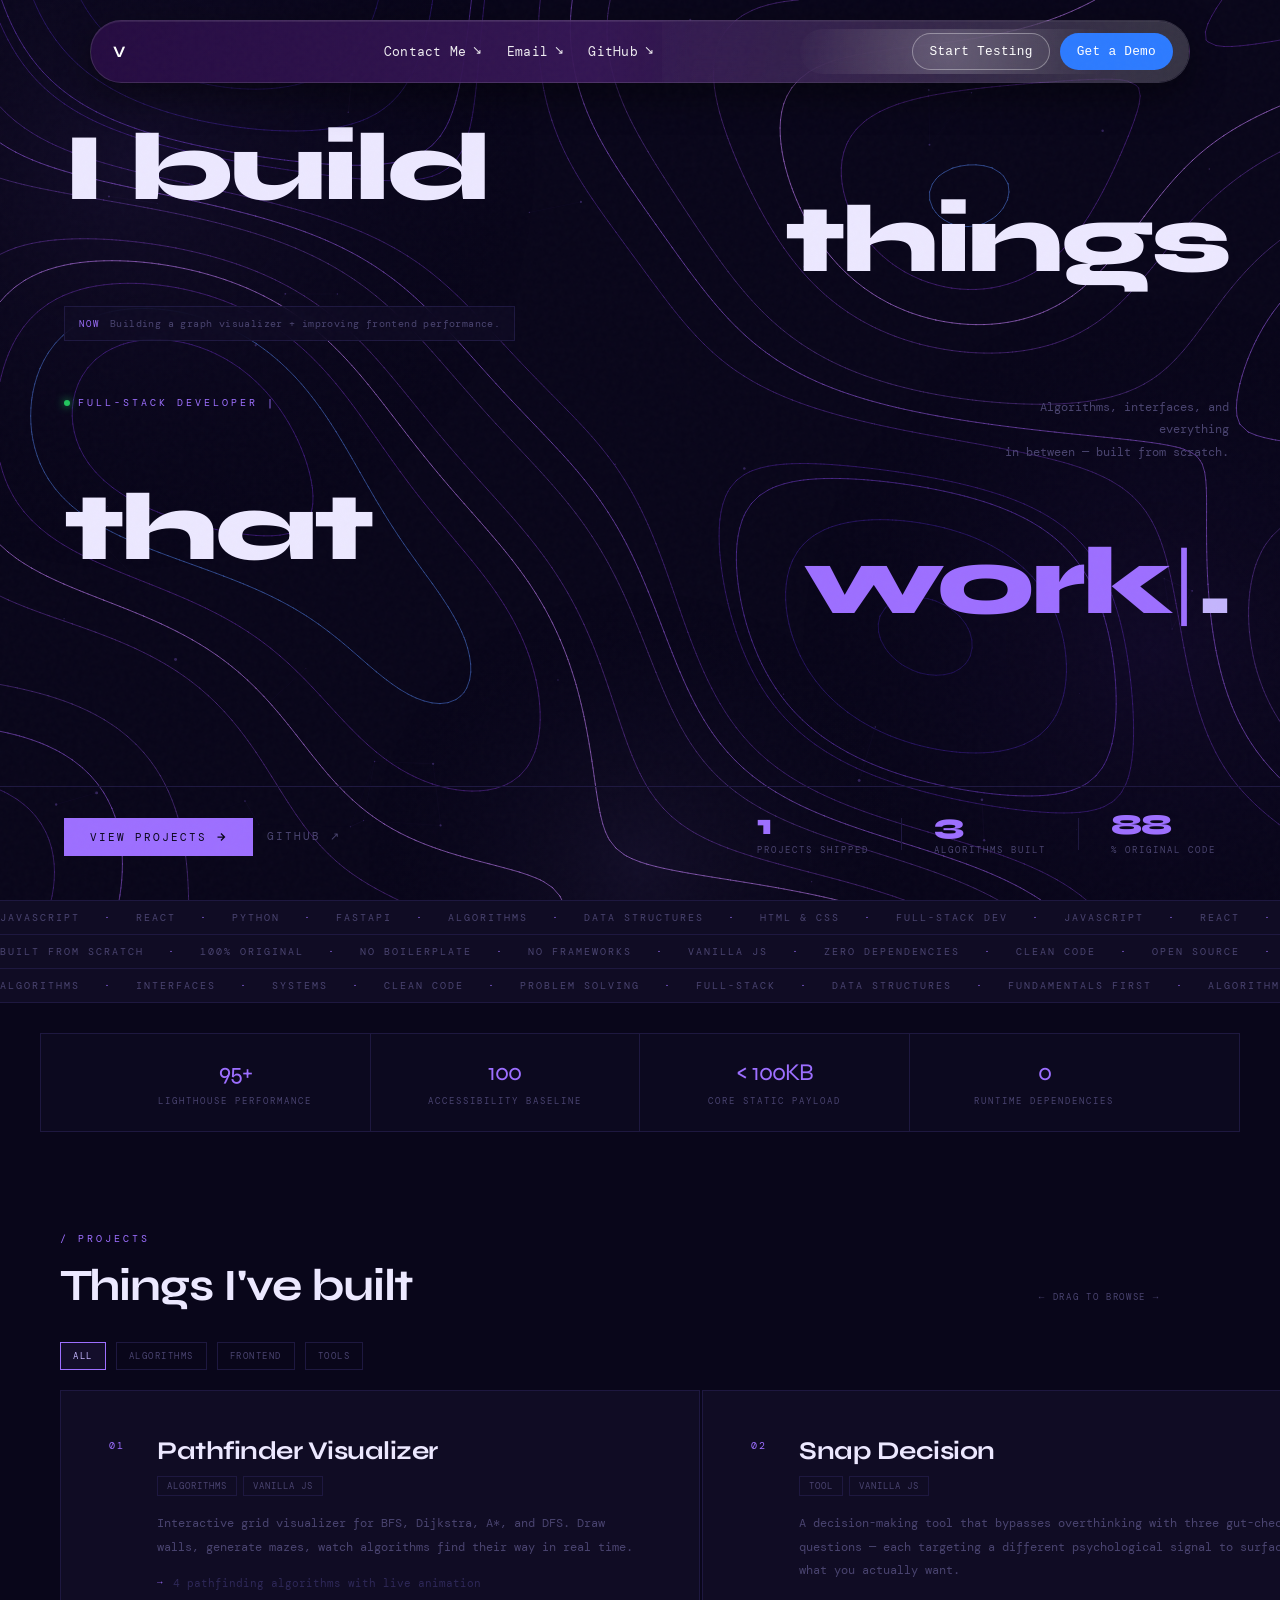
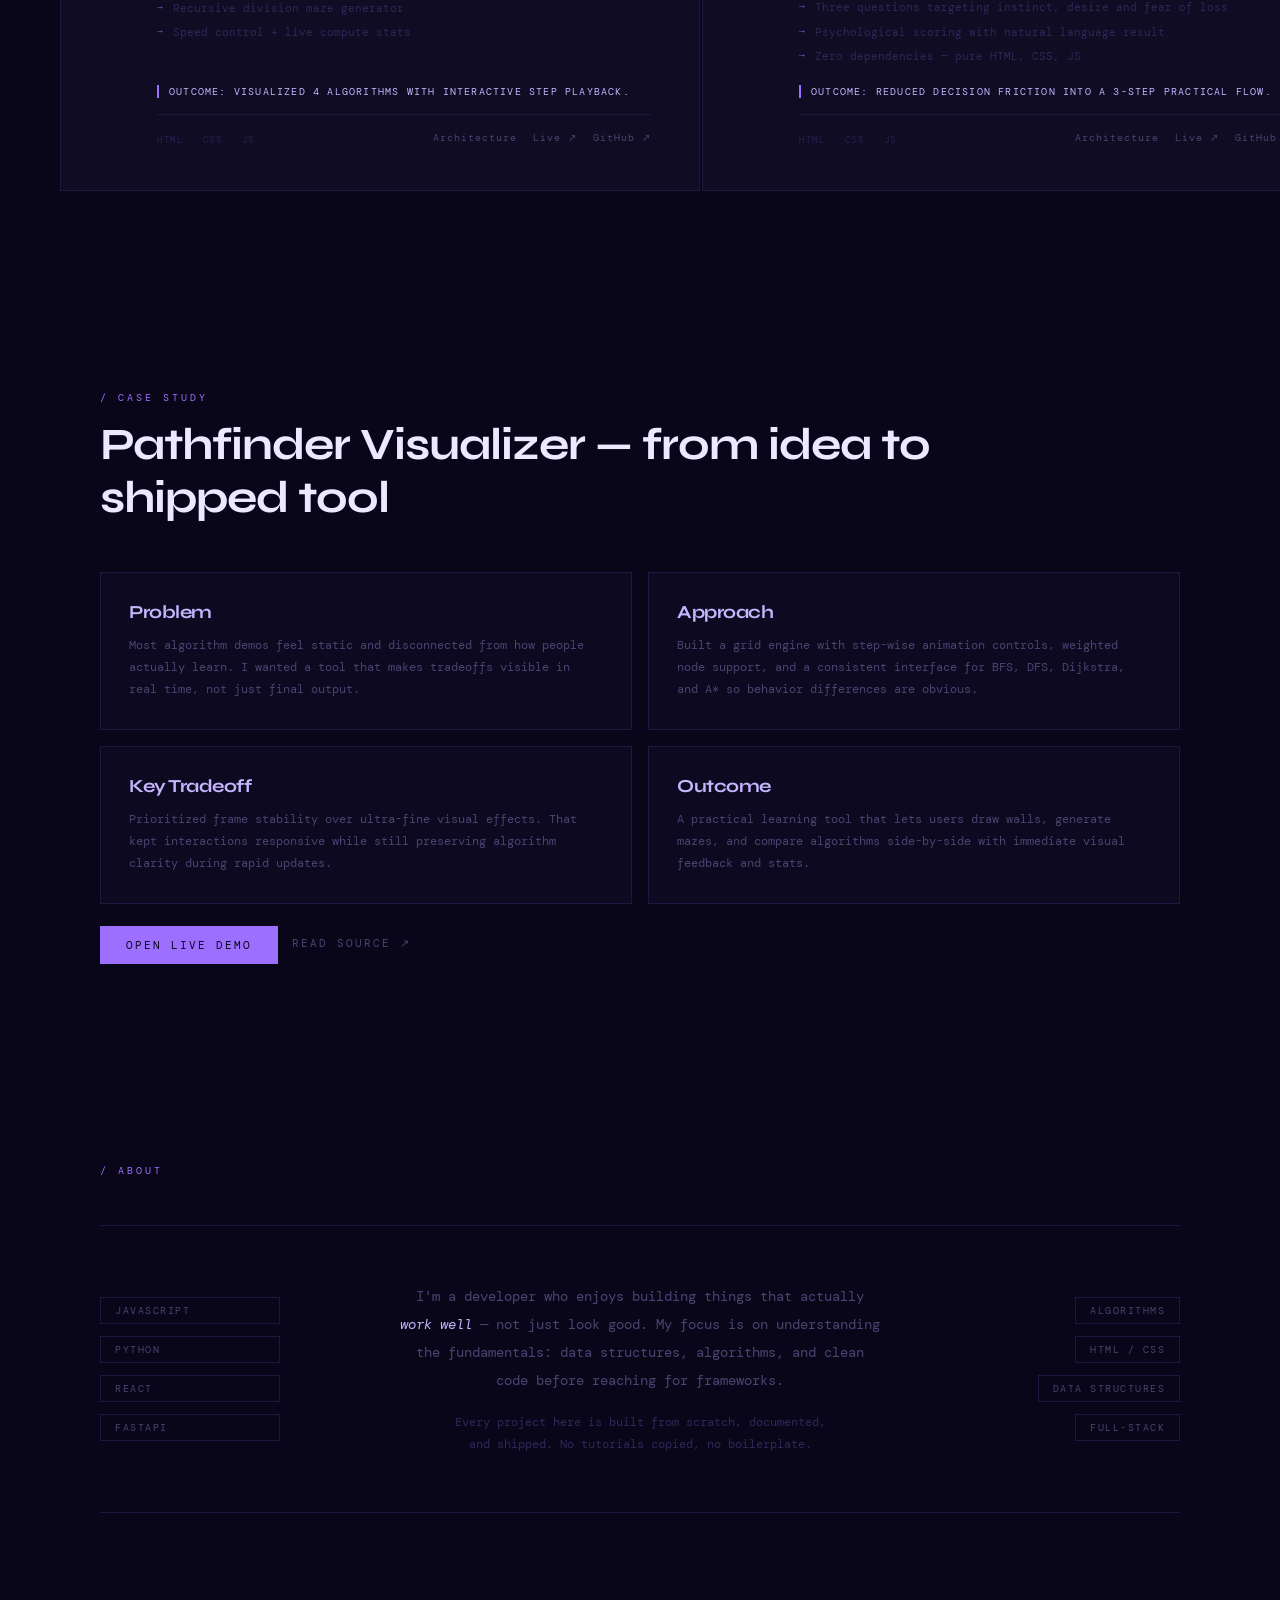
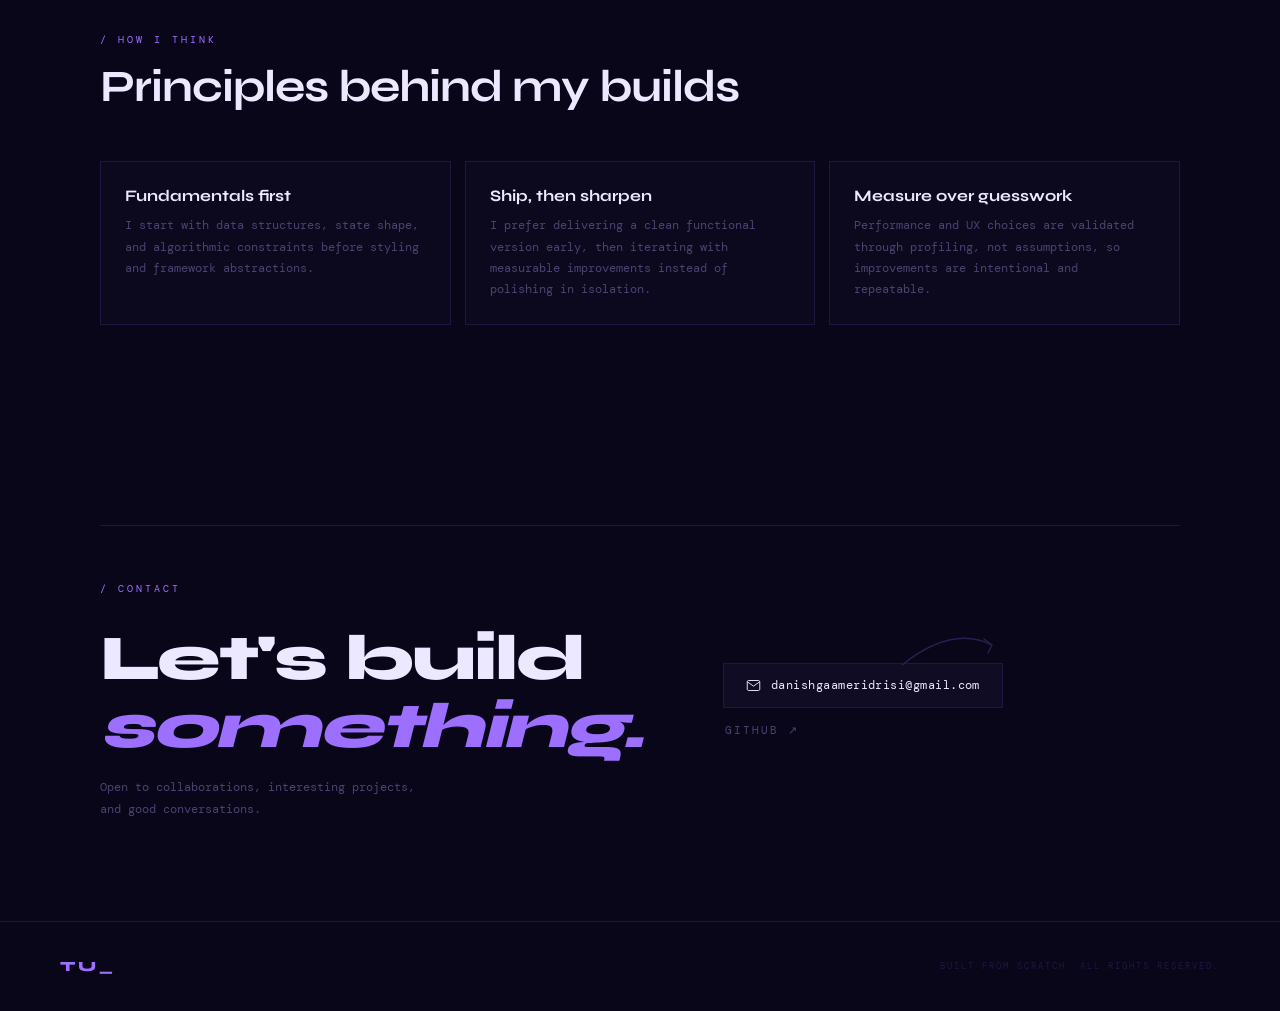
==== commit 43f18973: "nav bar" ====
--- a/index.html
+++ b/index.html
@@ -17,14 +17,20 @@
   <canvas id="particle-canvas"></canvas>
 
   <!-- ── Nav ── -->
-  <nav id="nav" class="fade-ui">
-    <span class="logo">TU<span class="logo-blink">_</span></span>
-    <div class="nav-links">
-      <a href="#projects">Projects</a>
-      <a href="#about">About</a>
-      <a href="#contact" class="nav-cta">Contact</a>
-    </div>
-  </nav>
+  <header class="nav-shell fade-ui">
+    <nav id="nav" aria-label="Primary">
+      <a href="#" class="logo" aria-label="Logo">V</a>
+      <div class="nav-links">
+        <a href="#contact">Contact Me <span class="arrow" aria-hidden="true">↘</span></a>
+        <a href="mailto:danishgaameridrisi@gmail.com">Email <span class="arrow" aria-hidden="true">↘</span></a>
+        <a href="https://github.com/TheUnknown-98" target="_blank" rel="noopener noreferrer">GitHub <span class="arrow" aria-hidden="true">↘</span></a>
+      </div>
+      <div class="nav-actions">
+        <a href="#projects" class="btn btn-outline">Start Testing</a>
+        <a href="#projects" class="btn btn-solid">Get a Demo</a>
+      </div>
+    </nav>
+  </header>
 
   <!-- ── Hero — fragmented ── -->
   <section id="hero" class="fade-ui">
--- a/style.css
+++ b/style.css
@@ -103,37 +103,152 @@
 /* particle canvas handled in topo block above */
 
 /* ── Nav ── */
+.nav-shell {
+  position: fixed;
+  top: 20px;
+  left: 50%;
+  transform: translateX(-50%);
+  width: min(1100px, calc(100% - 32px));
+  z-index: 100;
+}
+
 #nav {
-  position: fixed; top: 0; left: 0; right: 0; z-index: 100;
-  display: flex; justify-content: space-between; align-items: center;
-  padding: 22px 60px;
-  transition: background .4s, border-bottom .4s;
-}
+  position: relative;
+  display: flex;
+  align-items: center;
+  justify-content: space-between;
+  gap: 18px;
+  padding: 12px 16px 12px 22px;
+  border-radius: 999px;
+  overflow: hidden;
+  border: 1px solid rgba(255, 255, 255, 0.12);
+  background: linear-gradient(
+    95deg,
+    rgba(38, 12, 66, 0.98) 0%,
+    rgba(56, 24, 88, 0.92) 46%,
+    rgba(255, 255, 255, 0.06) 100%
+  );
+  box-shadow:
+    0 12px 36px rgba(0, 0, 0, 0.45),
+    inset 0 1px 0 rgba(255, 255, 255, 0.08);
+}
+
+#nav::before {
+  content: "";
+  position: absolute;
+  inset: 0;
+  left: 52%;
+  background: linear-gradient(105deg, rgba(255, 255, 255, 0.02) 0%, rgba(255, 255, 255, 0.14) 100%);
+  backdrop-filter: blur(16px);
+  -webkit-backdrop-filter: blur(16px);
+  pointer-events: none;
+}
+
+#nav::after {
+  content: "";
+  position: absolute;
+  right: 16px;
+  top: 8px;
+  width: 34%;
+  height: calc(100% - 16px);
+  border-radius: 999px;
+  background: radial-gradient(circle at 40% 50%, rgba(255, 255, 255, 0.2) 0%, transparent 70%);
+  pointer-events: none;
+}
+
 #nav.scrolled {
-  background: rgba(9,6,26,.92);
-  backdrop-filter: blur(20px);
-  border-bottom: 1px solid var(--border);
-}
+  border-color: rgba(255, 255, 255, 0.2);
+  box-shadow:
+    0 16px 44px rgba(0, 0, 0, 0.52),
+    inset 0 1px 0 rgba(255, 255, 255, 0.09);
+}
+
 .logo {
   font-family: var(--head);
-  font-size: .95rem; font-weight: 800;
-  letter-spacing: 3px; color: var(--accent);
-  position: relative; z-index: 2;
-}
-.logo-blink { animation: blink 1.2s step-end infinite; }
-@keyframes blink { 0%,100%{opacity:1} 50%{opacity:0} }
-
-.nav-links { display: flex; align-items: center; gap: 32px; }
+  font-size: 1rem;
+  font-weight: 700;
+  letter-spacing: 0.04em;
+  color: #fff;
+  position: relative;
+  z-index: 1;
+}
+
+.nav-links {
+  display: flex;
+  align-items: center;
+  justify-content: center;
+  gap: 24px;
+  flex: 1;
+  min-width: 0;
+  position: relative;
+  z-index: 1;
+}
+
 .nav-links a {
-  font-size: .66rem; letter-spacing: 2px; text-transform: uppercase;
-  color: var(--muted); transition: color .2s; position: relative; z-index: 2;
-}
-.nav-links a:hover { color: var(--text); }
-.nav-cta {
-  border: 1px solid var(--border); padding: 7px 20px;
-  transition: border-color .2s, color .2s, background .2s;
-}
-.nav-cta:hover { border-color: var(--accent); color: var(--soft); background: var(--dim); }
+  font-size: .84rem;
+  letter-spacing: .02em;
+  text-transform: none;
+  color: #fff;
+  opacity: .92;
+  transition: opacity .2s;
+  display: inline-flex;
+  align-items: center;
+  gap: 6px;
+  white-space: nowrap;
+}
+
+.nav-links a:hover { opacity: .7; }
+
+.arrow {
+  font-size: .86em;
+  line-height: 1;
+  transform: translateY(-1px);
+}
+
+.nav-actions {
+  display: flex;
+  align-items: center;
+  gap: 10px;
+  white-space: nowrap;
+  position: relative;
+  z-index: 1;
+}
+
+.btn {
+  display: inline-flex;
+  align-items: center;
+  justify-content: center;
+  border-radius: 999px;
+  padding: 10px 16px;
+  font-size: .8rem;
+  letter-spacing: .02em;
+  font-weight: 500;
+  transition: background .2s, opacity .2s, transform .2s;
+}
+
+.btn:hover {
+  transform: translateY(-1px);
+}
+
+.btn-outline {
+  color: #fff;
+  border: 1px solid rgba(255, 255, 255, .35);
+  background: rgba(255, 255, 255, .05);
+}
+
+.btn-outline:hover {
+  background: rgba(255, 255, 255, .12);
+}
+
+.btn-solid {
+  color: #fff;
+  border: 1px solid transparent;
+  background: #2d7bff;
+}
+
+.btn-solid:hover {
+  background: #2169e6;
+}
 
 /* ═══════════════════════════════════
    HERO — FRAGMENTED
@@ -893,7 +1008,42 @@
 
 /* ── Responsive ── */
 @media (max-width: 960px) {
-  #nav { padding: 18px 24px; }
+  .nav-shell {
+    top: 14px;
+    width: min(1100px, calc(100% - 20px));
+  }
+  #nav {
+    border-radius: 26px;
+    flex-wrap: wrap;
+    justify-content: center;
+    padding: 14px;
+    gap: 12px;
+  }
+  #nav::before {
+    left: 0;
+    top: 42%;
+  }
+  #nav::after {
+    width: 58%;
+    right: 20%;
+    top: auto;
+    bottom: 8px;
+  }
+  .logo {
+    width: 100%;
+    text-align: center;
+  }
+  .nav-links {
+    order: 2;
+    width: 100%;
+    flex-wrap: wrap;
+    gap: 14px;
+  }
+  .nav-actions {
+    order: 3;
+    width: 100%;
+    justify-content: center;
+  }
 
   .frag { font-size: clamp(2.4rem, 11vw, 5rem); letter-spacing: -2px; }
   .frag-1 { top: 12vh; left: 4vw; }
@@ -951,3 +1101,12 @@
     right: 24px;
   }
 }
+
+@media (max-width: 560px) {
+  .nav-actions {
+    flex-direction: column;
+  }
+  .btn {
+    width: 100%;
+  }
+}
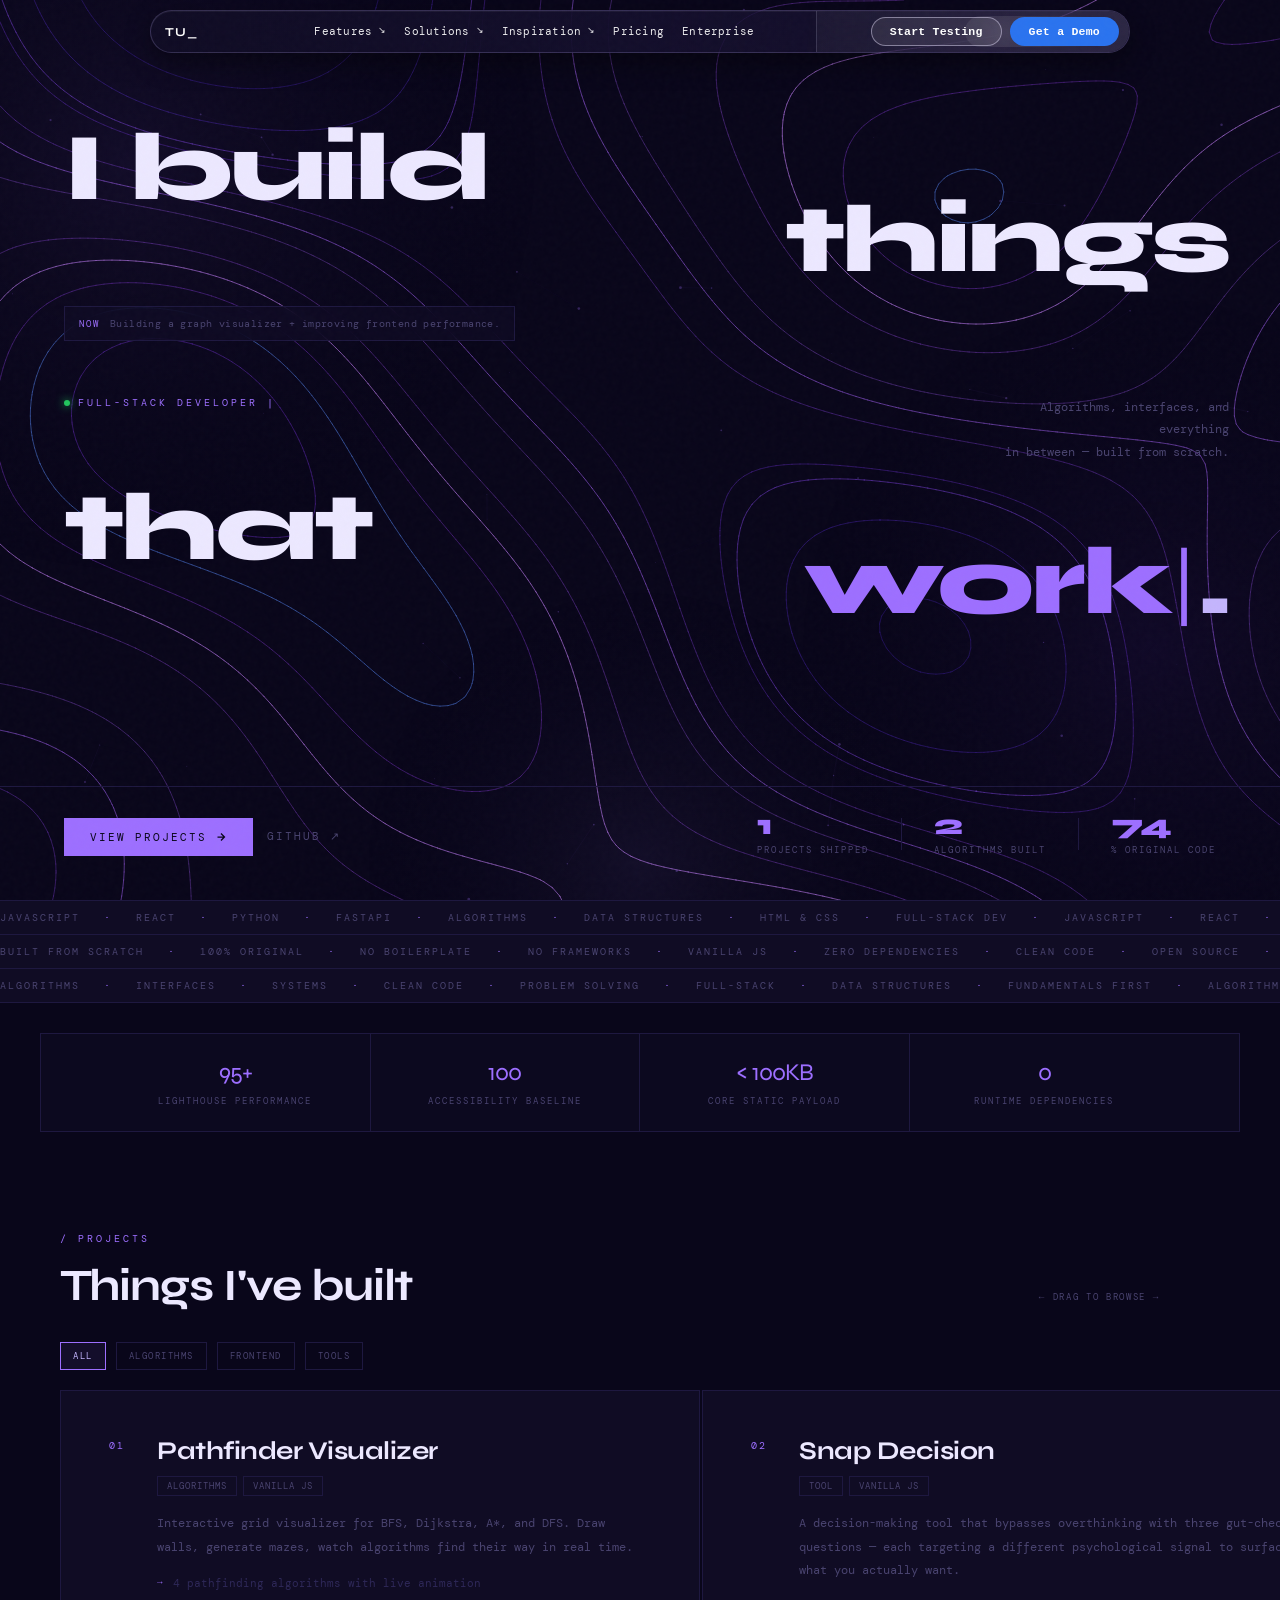
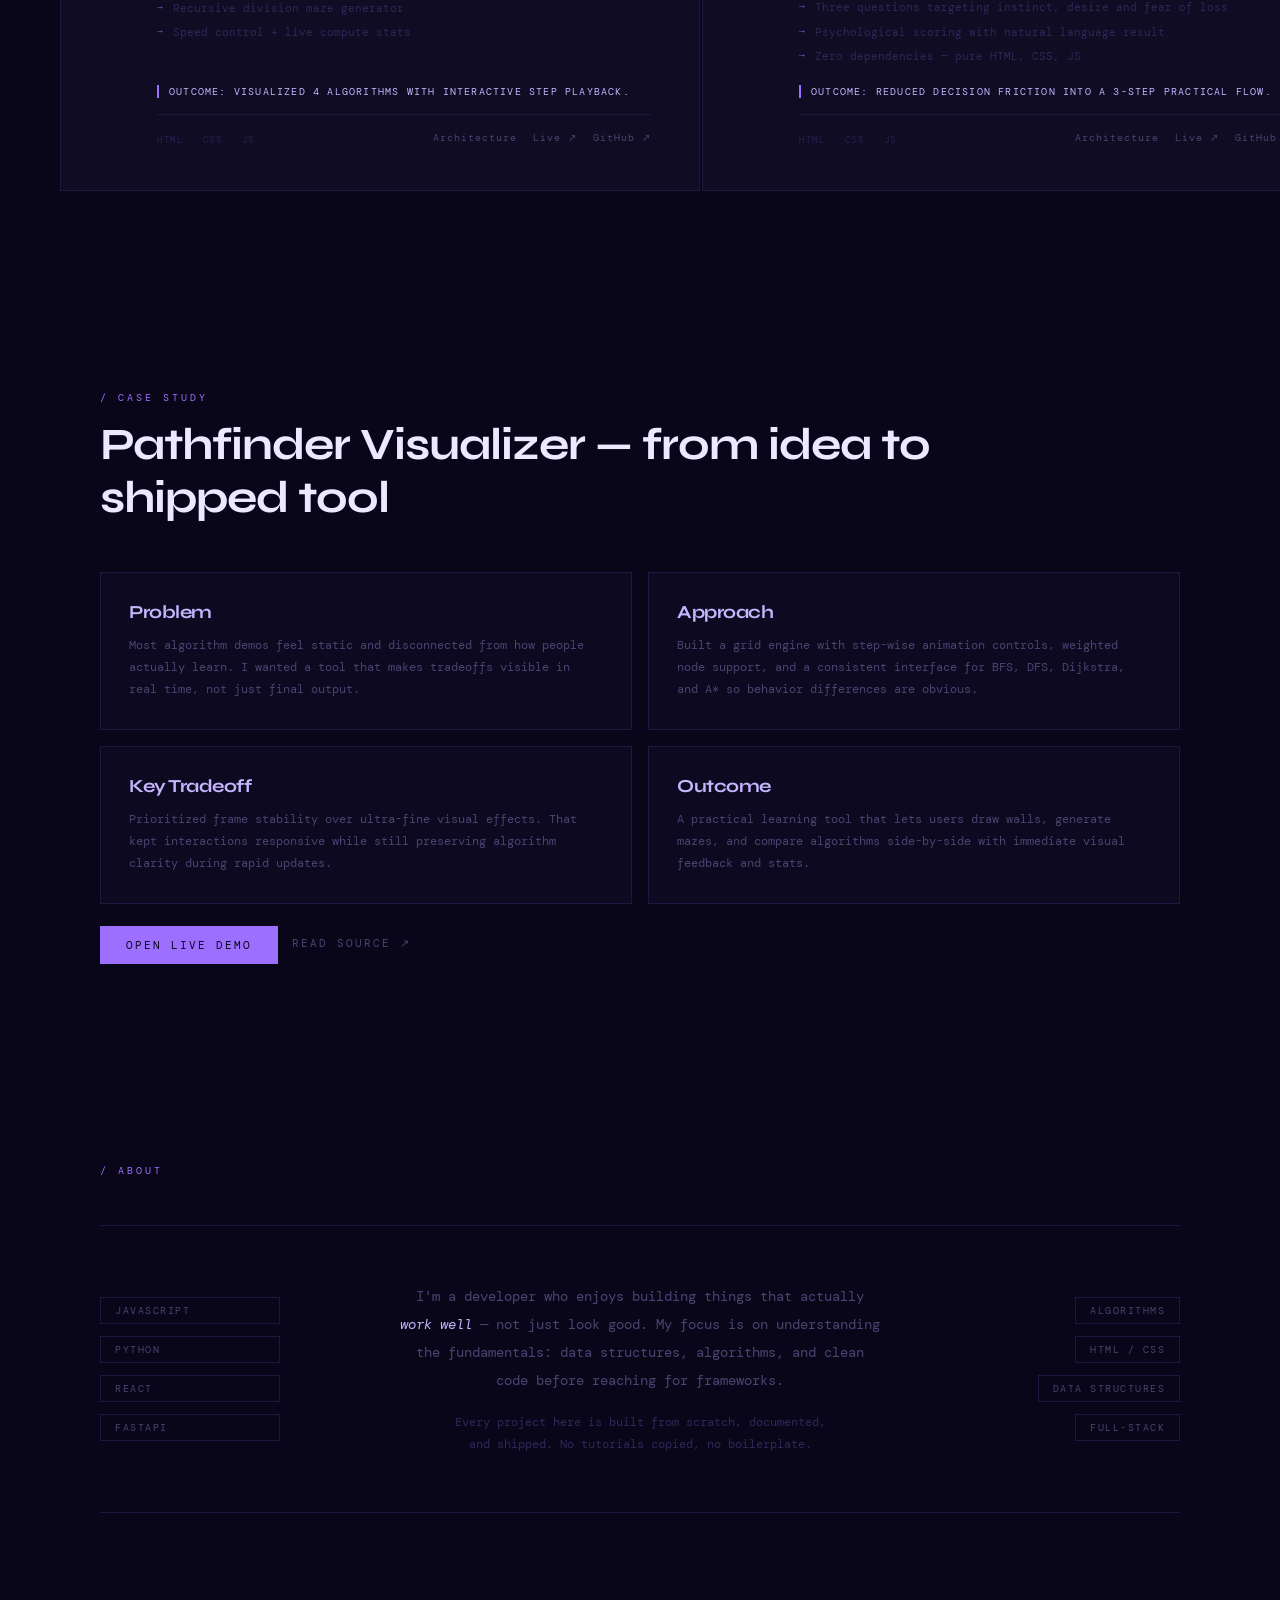
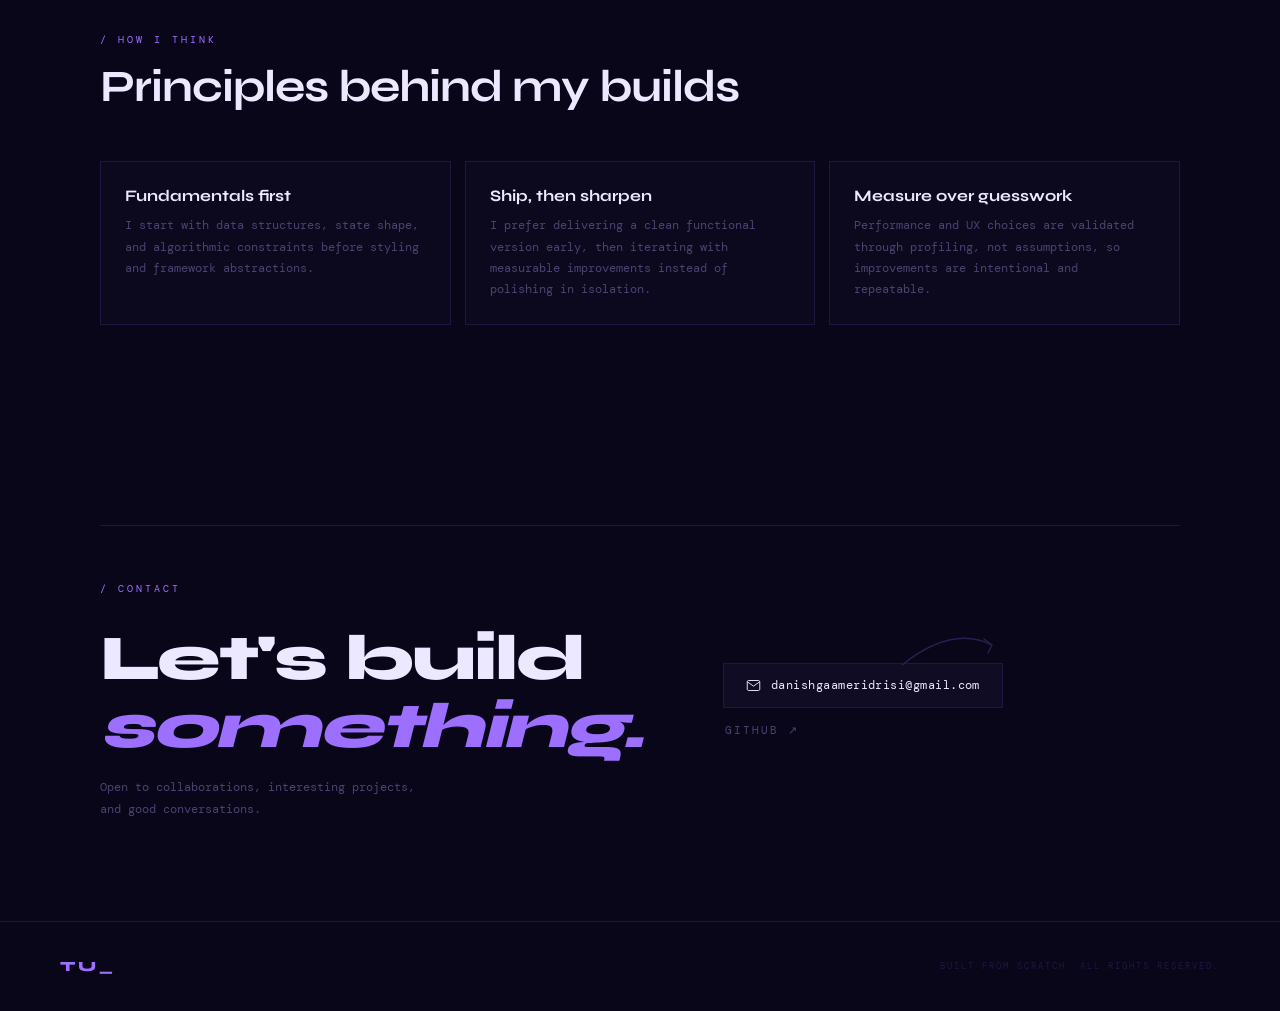
==== commit cf066ee9: "changes" ====
--- a/index.html
+++ b/index.html
@@ -19,11 +19,13 @@
   <!-- ── Nav ── -->
   <header class="nav-shell fade-ui">
     <nav id="nav" aria-label="Primary">
-      <a href="#" class="logo" aria-label="Logo">V</a>
+      <a href="#" class="logo" aria-label="Logo">TU_</a>
       <div class="nav-links">
-        <a href="#contact">Contact Me <span class="arrow" aria-hidden="true">↘</span></a>
-        <a href="mailto:danishgaameridrisi@gmail.com">Email <span class="arrow" aria-hidden="true">↘</span></a>
-        <a href="https://github.com/TheUnknown-98" target="_blank" rel="noopener noreferrer">GitHub <span class="arrow" aria-hidden="true">↘</span></a>
+        <a href="#projects">Features <span class="arrow" aria-hidden="true">↘</span></a>
+        <a href="#about">Solutions <span class="arrow" aria-hidden="true">↘</span></a>
+        <a href="#thinking">Inspiration <span class="arrow" aria-hidden="true">↘</span></a>
+        <a href="#projects">Pricing</a>
+        <a href="#contact">Enterprise</a>
       </div>
       <div class="nav-actions">
         <a href="#projects" class="btn btn-outline">Start Testing</a>
--- a/style.css
+++ b/style.css
@@ -105,10 +105,10 @@
 /* ── Nav ── */
 .nav-shell {
   position: fixed;
-  top: 20px;
+  top: 10px;
   left: 50%;
   transform: translateX(-50%);
-  width: min(1100px, calc(100% - 32px));
+  width: min(980px, calc(100% - 24px));
   z-index: 100;
 }
 
@@ -117,57 +117,57 @@
   display: flex;
   align-items: center;
   justify-content: space-between;
-  gap: 18px;
-  padding: 12px 16px 12px 22px;
+  gap: 12px;
+  padding: 6px 10px 6px 14px;
   border-radius: 999px;
   overflow: hidden;
-  border: 1px solid rgba(255, 255, 255, 0.12);
+  border: 1px solid rgba(193, 180, 255, 0.2);
   background: linear-gradient(
     95deg,
-    rgba(38, 12, 66, 0.98) 0%,
-    rgba(56, 24, 88, 0.92) 46%,
-    rgba(255, 255, 255, 0.06) 100%
+    rgba(16, 12, 36, 0.97) 0%,
+    rgba(20, 15, 44, 0.94) 50%,
+    rgba(90, 74, 140, 0.15) 100%
   );
   box-shadow:
-    0 12px 36px rgba(0, 0, 0, 0.45),
-    inset 0 1px 0 rgba(255, 255, 255, 0.08);
+    0 10px 26px rgba(0, 0, 0, 0.38),
+    inset 0 1px 0 rgba(255, 255, 255, 0.05);
 }
 
 #nav::before {
   content: "";
   position: absolute;
-  inset: 0;
-  left: 52%;
-  background: linear-gradient(105deg, rgba(255, 255, 255, 0.02) 0%, rgba(255, 255, 255, 0.14) 100%);
-  backdrop-filter: blur(16px);
-  -webkit-backdrop-filter: blur(16px);
+  inset: 0 0 0 68%;
+  border-left: 1px solid rgba(255, 255, 255, 0.08);
+  background: linear-gradient(95deg, rgba(255, 255, 255, 0.04) 0%, rgba(216, 207, 255, 0.12) 100%);
+  backdrop-filter: blur(10px);
+  -webkit-backdrop-filter: blur(10px);
   pointer-events: none;
 }
 
 #nav::after {
   content: "";
   position: absolute;
-  right: 16px;
-  top: 8px;
-  width: 34%;
-  height: calc(100% - 16px);
+  right: 8px;
+  top: 5px;
+  width: 16%;
+  height: calc(100% - 10px);
   border-radius: 999px;
-  background: radial-gradient(circle at 40% 50%, rgba(255, 255, 255, 0.2) 0%, transparent 70%);
+  background: radial-gradient(circle at 25% 50%, rgba(255, 255, 255, 0.12) 0%, transparent 76%);
   pointer-events: none;
 }
 
 #nav.scrolled {
-  border-color: rgba(255, 255, 255, 0.2);
+  border-color: rgba(219, 206, 255, 0.3);
   box-shadow:
-    0 16px 44px rgba(0, 0, 0, 0.52),
-    inset 0 1px 0 rgba(255, 255, 255, 0.09);
+    0 14px 34px rgba(0, 0, 0, 0.46),
+    inset 0 1px 0 rgba(255, 255, 255, 0.07);
 }
 
 .logo {
   font-family: var(--head);
-  font-size: 1rem;
+  font-size: .76rem;
   font-weight: 700;
-  letter-spacing: 0.04em;
+  letter-spacing: 1px;
   color: #fff;
   position: relative;
   z-index: 1;
@@ -177,7 +177,7 @@
   display: flex;
   align-items: center;
   justify-content: center;
-  gap: 24px;
+  gap: 18px;
   flex: 1;
   min-width: 0;
   position: relative;
@@ -185,7 +185,7 @@
 }
 
 .nav-links a {
-  font-size: .84rem;
+  font-size: .71rem;
   letter-spacing: .02em;
   text-transform: none;
   color: #fff;
@@ -200,7 +200,7 @@
 .nav-links a:hover { opacity: .7; }
 
 .arrow {
-  font-size: .86em;
+  font-size: .8em;
   line-height: 1;
   transform: translateY(-1px);
 }
@@ -208,7 +208,7 @@
 .nav-actions {
   display: flex;
   align-items: center;
-  gap: 10px;
+  gap: 8px;
   white-space: nowrap;
   position: relative;
   z-index: 1;
@@ -219,10 +219,10 @@
   align-items: center;
   justify-content: center;
   border-radius: 999px;
-  padding: 10px 16px;
-  font-size: .8rem;
+  padding: 7px 18px;
+  font-size: .72rem;
   letter-spacing: .02em;
-  font-weight: 500;
+  font-weight: 600;
   transition: background .2s, opacity .2s, transform .2s;
 }
 
@@ -232,8 +232,8 @@
 
 .btn-outline {
   color: #fff;
-  border: 1px solid rgba(255, 255, 255, .35);
-  background: rgba(255, 255, 255, .05);
+  border: 1px solid rgba(234, 226, 255, .46);
+  background: rgba(255, 255, 255, .08);
 }
 
 .btn-outline:hover {
@@ -243,11 +243,11 @@
 .btn-solid {
   color: #fff;
   border: 1px solid transparent;
-  background: #2d7bff;
+  background: #2a73ef;
 }
 
 .btn-solid:hover {
-  background: #2169e6;
+  background: #1f65dc;
 }
 
 /* ═══════════════════════════════════
@@ -1009,8 +1009,8 @@
 /* ── Responsive ── */
 @media (max-width: 960px) {
   .nav-shell {
-    top: 14px;
-    width: min(1100px, calc(100% - 20px));
+    top: 10px;
+    width: min(980px, calc(100% - 14px));
   }
   #nav {
     border-radius: 26px;
@@ -1020,12 +1020,13 @@
     gap: 12px;
   }
   #nav::before {
-    left: 0;
-    top: 42%;
+    inset: 45% 0 0 0;
+    border-left: none;
+    border-top: 1px solid rgba(255, 255, 255, 0.08);
   }
   #nav::after {
-    width: 58%;
-    right: 20%;
+    width: 62%;
+    right: 19%;
     top: auto;
     bottom: 8px;
   }
